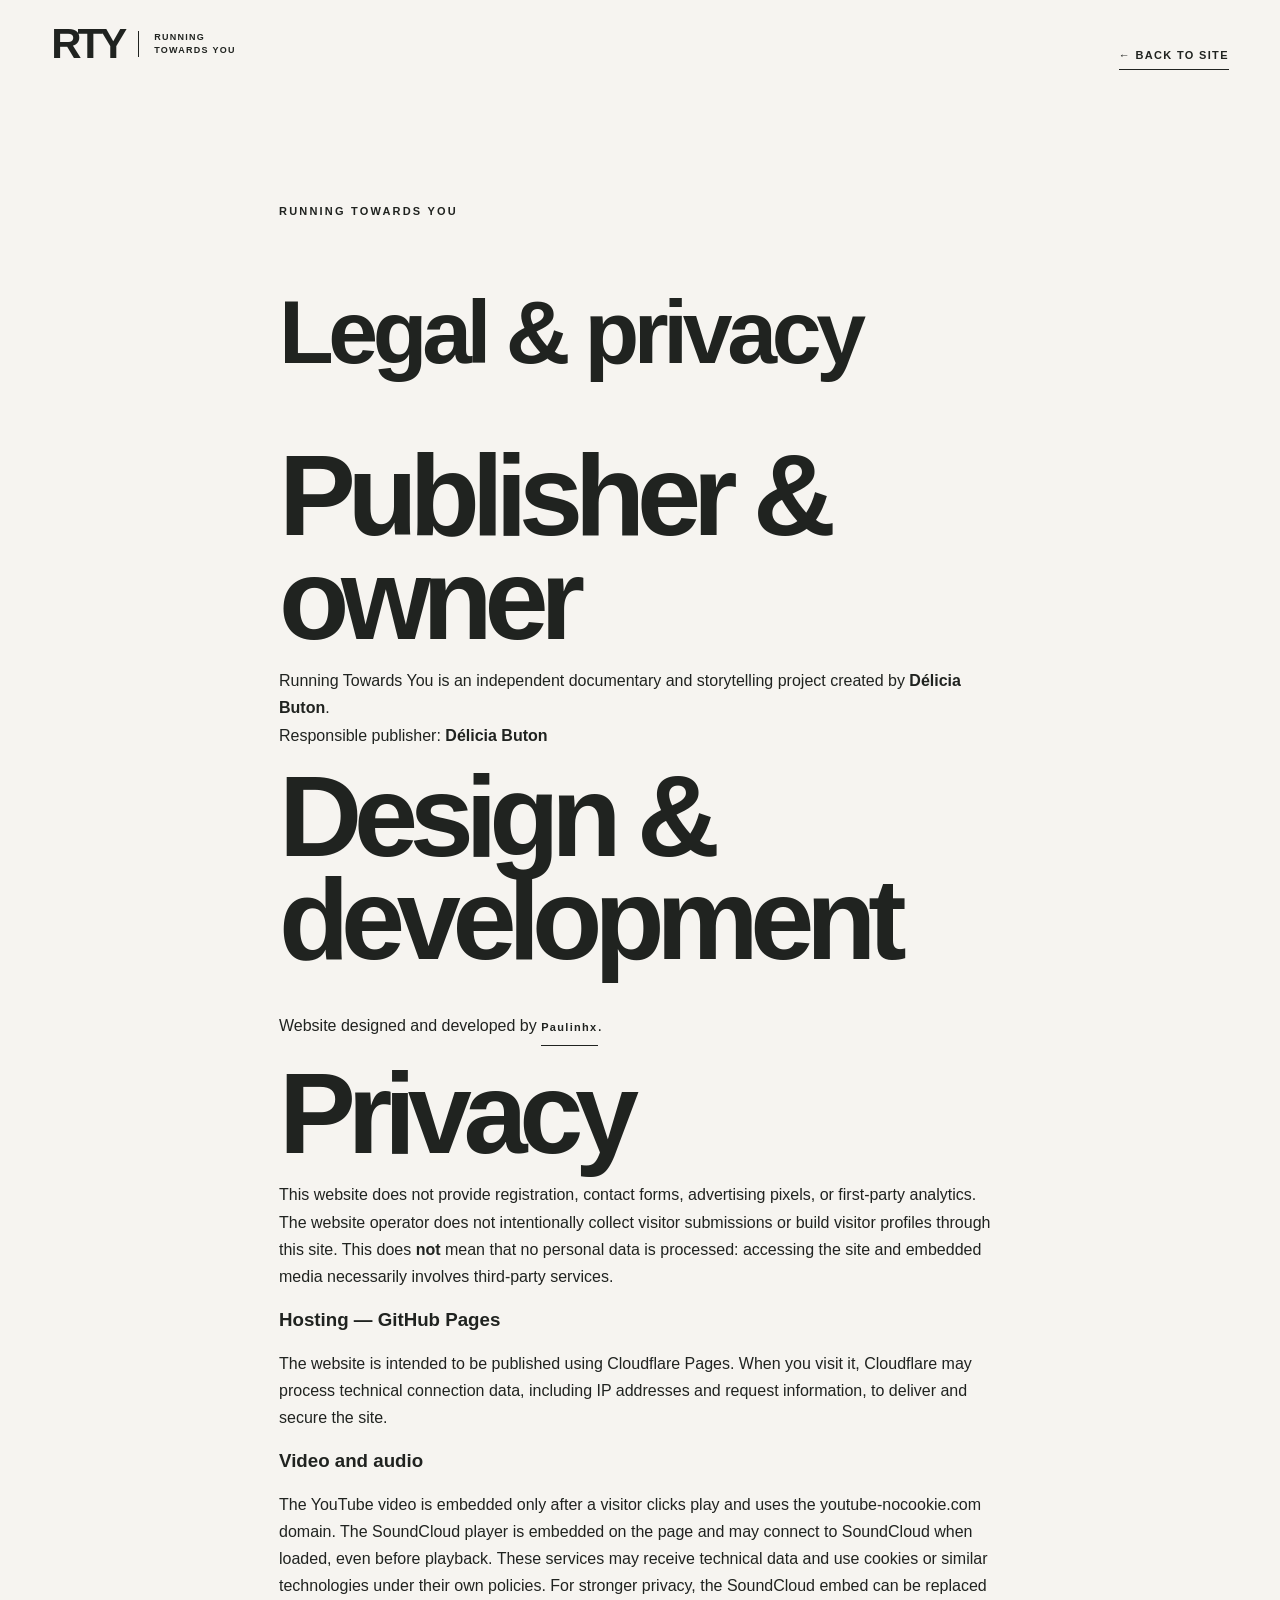
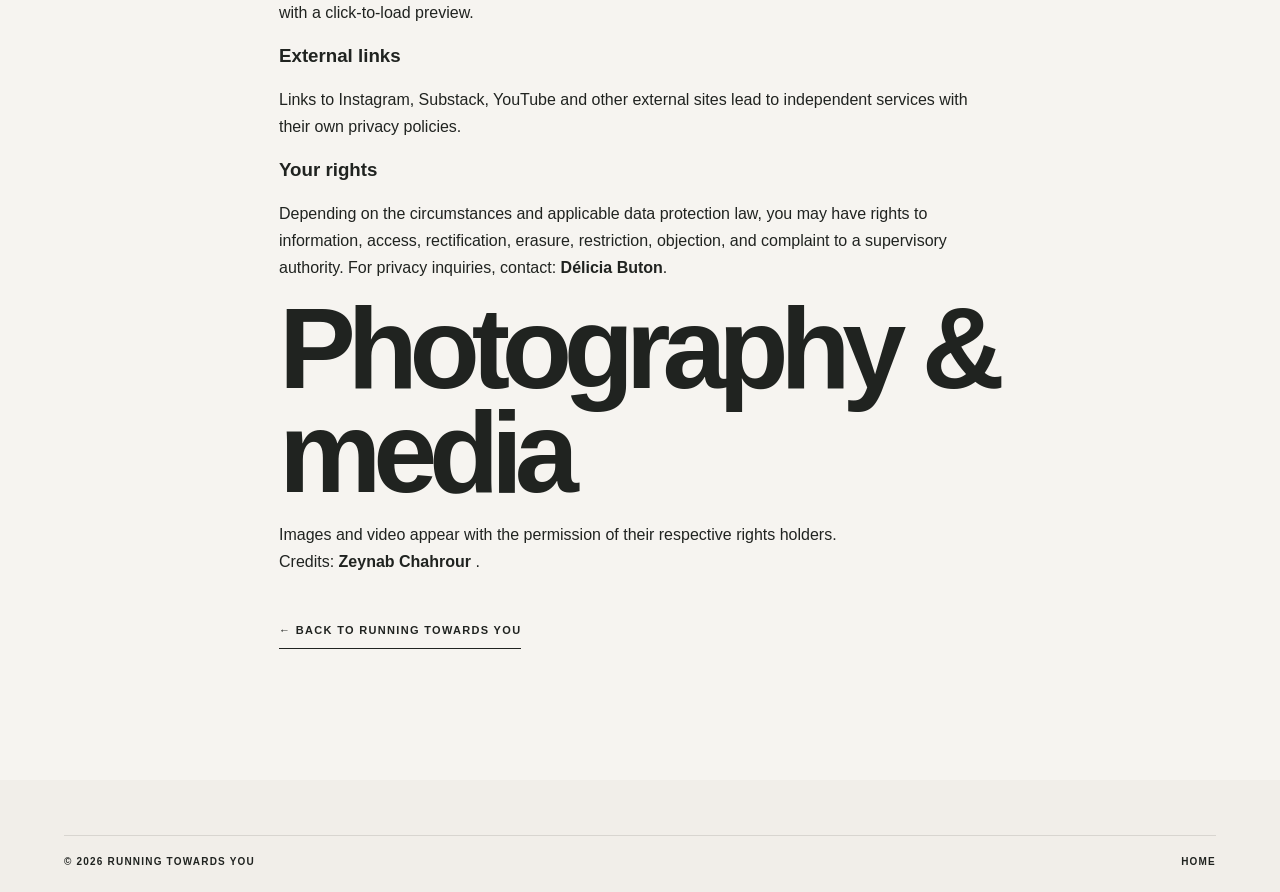
==== legal.html @ d0ded563 "Change hosting provider from GitHub Pages to Cloudflare Updated hosting information from GitHub Page" ====
<!doctype html>
<html lang="en">
  <head>
    <meta charset="utf-8" />
    <meta name="viewport" content="width=device-width,initial-scale=1" />
    <meta name="robots" content="noindex,nofollow" />
    <title>Legal & Privacy — Running Towards You</title>
    <link rel="stylesheet" href="styles.css" />
    <link rel="icon" href="favicon.svg" type="image/svg+xml" />
    <link rel="icon" href="favicon.ico" sizes="any" />
    <link rel="apple-touch-icon" href="apple-touch-icon.png" />
  </head>
  <body>
    <a class="skip" href="#main">Skip to content</a>
    <header class="header" id="top">
      <a class="brand" href="index.html"
        ><strong>RTY</strong><span>RUNNING<br />TOWARDS YOU</span></a
      ><a class="underlink" href="index.html">← BACK TO SITE</a>
    </header>
    <main id="main" class="legal-page section-pad">
      <span class="kicker">RUNNING TOWARDS YOU</span>
      <h1>Legal & privacy</h1>
      
      <h2>Publisher & owner</h2>
      <p>
        Running Towards You is an independent documentary and storytelling
        project created by <strong>Délicia Buton</strong>.<br />Responsible
        publisher: <strong>Délicia Buton</strong><br />
      </p>
    
       
      <h2>Design & development</h2>
      <p>
        Website designed and developed by
        <a
          class="underlink"
          href="https://github.com/Paulinhx/"
          target="_blank"
          rel="noopener noreferrer"
          >Paulinhx</a
        >.
      </p>
      <h2 id="privacy">Privacy</h2>
      <p>
        This website does not provide registration, contact forms, advertising
        pixels, or first-party analytics. The website operator does not
        intentionally collect visitor submissions or build visitor profiles
        through this site. This does <strong>not</strong> mean that no personal
        data is processed: accessing the site and embedded media necessarily
        involves third-party services.
      </p>
      <h3>Hosting — GitHub Pages</h3>
      <p>
        The website is intended to be published using Cloudflare Pages.
        When you visit it, Cloudflare may process technical connection data,
        including IP addresses and request information, to deliver and secure
        the site.
      </p>
      <h3>Video and audio</h3>
      <p>
        The YouTube video is embedded only after a visitor clicks play and uses
        the youtube-nocookie.com domain. The SoundCloud player is embedded on
        the page and may connect to SoundCloud when loaded, even before
        playback. These services may receive technical data and use cookies or
        similar technologies under their own policies. For stronger privacy, the
        SoundCloud embed can be replaced with a click-to-load preview.
      </p>
      <h3>External links</h3>
      <p>
        Links to Instagram, Substack, YouTube and other external sites lead to
        independent services with their own privacy policies.
      </p>
      <h3>Your rights</h3>
      <p>
        Depending on the circumstances and applicable data protection law, you
        may have rights to information, access, rectification, erasure,
        restriction, objection, and complaint to a supervisory authority. For
        privacy inquiries, contact:
        <strong>Délicia Buton</strong>.
      </p>
      <h2>Photography & media</h2>
      <p>
        Images and video appear with the permission of their respective rights
        holders.
        <br>
        Credits: <strong>Zeynab Chahrour </strong>.
      </p>
      <p>
        <a class="underlink" href="index.html">← BACK TO RUNNING TOWARDS YOU</a>
      </p>
    </main>
    <footer>
      <div class="footer-bottom">
        <span>© 2026 RUNNING TOWARDS YOU</span
        ><span><a href="index.html">HOME</a></span>
      </div>
    </footer>
  </body>
</html>
---- styles.css ----
@font-face{font-family:ArialLocal;src:local("Arial")} :root{--ink:#202320;--paper:#f6f4f0;--violet:#a5a0ef;--violet-deep:#7565b7;--line:#d8d5d0;--max:1540px}*{box-sizing:border-box}html{scroll-behavior:smooth;scroll-padding-top:85px}body{margin:0;background:var(--paper);color:var(--ink);font-family:Arial,Helvetica,sans-serif;-webkit-font-smoothing:antialiased}a{color:inherit;text-decoration:none}button{font:inherit;cursor:pointer}img{display:block;max-width:100%}::selection{background:var(--violet);color:var(--ink)}:focus-visible{outline:3px solid #7565b7;outline-offset:5px}.skip{position:fixed;top:-100px;left:12px;z-index:1000;background:#fff;padding:12px}.skip:focus{top:12px}.header{height:88px;display:flex;align-items:center;justify-content:space-between;padding:0 clamp(20px,4vw,70px);background:var(--paper);position:relative;z-index:20;gap:30px}.brand{display:flex;align-items:center;gap:15px;white-space:nowrap}.brand strong{font-size:42px;font-weight:900;letter-spacing:-.095em;line-height:1}.brand>span{font-size:9px;font-weight:800;letter-spacing:.14em;line-height:1.45;border-left:1px solid var(--ink);padding-left:15px}.nav{display:flex;gap:clamp(15px,2.2vw,38px)}.nav a,.instagram{font-size:11px;font-weight:800;letter-spacing:.12em;text-transform:uppercase}.nav a:hover,.instagram:hover,.underlink:hover{color:var(--violet-deep)}.header-right{display:flex;align-items:center;gap:25px}.menu-button{display:none;border:0;background:transparent;padding:10px;width:43px}.menu-button span{display:block;height:2px;background:var(--ink);margin:6px 0;transition:transform .2s}.section-pad{padding:clamp(76px,9vw,150px) clamp(22px,5vw,90px)}.kicker,.eyebrow,.tiny{font-size:11px;letter-spacing:.2em;font-weight:800;line-height:1.6}.kicker{display:block}.hero{height:min(860px,calc(100svh - 88px));min-height:610px;position:relative;color:#fff;overflow:hidden}.hero-photo{width:100%;height:100%;object-fit:cover;object-position:center 45%;position:absolute;inset:0}.hero-overlay{position:absolute;inset:0;background:linear-gradient(90deg,rgba(13,17,20,.68),rgba(12,15,17,.14) 80%),linear-gradient(0deg,rgba(8,8,8,.48),transparent 38%)}.hero-topline{position:absolute;top:34px;left:5vw;right:5vw;display:flex;justify-content:space-between;gap:15px;font-size:10px;font-weight:800;letter-spacing:.17em}.hero-copy{position:absolute;left:5vw;right:5vw;bottom:105px}.light{color:#fff}.hero h1{font-size:clamp(67px,11.1vw,196px);letter-spacing:-.072em;line-height:.83;margin:25px 0 42px;font-weight:900;max-width:1500px}.hero h1 em{font-style:normal;color:#c5bbff}.hero-bottom{display:flex;align-items:end;gap:36px}.hero-bottom p{font-size:clamp(16px,1.65vw,24px);line-height:1.45;margin:0;max-width:450px}.button{display:inline-flex;align-items:center;justify-content:space-between;gap:36px;border-radius:99px;padding:18px 25px;font-size:11px;font-weight:800;letter-spacing:.12em;border:1px solid transparent;min-height:54px;white-space:nowrap}.button-light{background:var(--paper);color:var(--ink)}.button-dark{background:var(--ink);color:#fff}.button:hover{transform:translateY(-2px)}.scroll-cue{position:absolute;right:5vw;bottom:35px;font-size:10px;letter-spacing:.18em;font-weight:800}.intro{min-height:460px;display:grid;grid-template-columns:1fr 3fr auto;gap:35px;align-items:start}.intro-quote{font-size:clamp(35px,5.2vw,89px);line-height:1.11;letter-spacing:-.06em;font-weight:800;margin:-10px 0 30px}.intro-quote em,h2 em{font-style:normal;color:var(--violet-deep)}.intro-note{font-size:15px;color:#62625e}.spark{font-size:70px;color:var(--violet-deep)}.dark{background:var(--ink);color:var(--paper)}.section-heading{display:grid;grid-template-columns:1fr auto;gap:20px;margin-bottom:58px}.section-heading .kicker{grid-column:1/-1}.section-heading h2{margin:10px 0 0}.section-heading>p{align-self:end;font-size:16px;line-height:1.6;max-width:300px}h2{font-size:clamp(56px,9vw,150px);letter-spacing:-.072em;line-height:.9;font-weight:900;margin:0}.film h2 em{color:var(--violet)}.video-frame{aspect-ratio:16/8.3;position:relative;overflow:hidden;background:#333}.video-frame>img{width:100%;height:100%;object-fit:cover;object-position:center 45%}.video-tint{position:absolute;inset:0;background:rgba(0,0,0,.22);pointer-events:none}.video-top,.video-bottom{position:absolute;left:30px;color:white;font-size:11px;letter-spacing:.14em;font-weight:800}.video-top{top:25px}.video-bottom{bottom:25px}.play{position:absolute;top:50%;left:50%;transform:translate(-50%,-50%);width:105px;height:105px;border:1px solid white;border-radius:50%;background:rgba(255,255,255,.95);color:var(--ink);font-size:25px;padding-left:8px}.play:hover{background:var(--violet)}.video-frame iframe{width:100%;height:100%;border:0;position:absolute;inset:0}.film-meta{display:flex;justify-content:space-between;gap:20px;padding-top:22px;font-size:10px;font-weight:800;letter-spacing:.15em}.movement{display:grid;grid-template-columns:1.08fr 1fr;gap:clamp(35px,7vw,120px);align-items:center}.movement-image{position:relative}.movement-image img{width:100%;aspect-ratio:4/4.6;object-fit:cover}.movement-image span{display:block;padding-top:13px;font-size:10px;font-weight:800;letter-spacing:.13em}.movement h2,.about h2{font-size:clamp(65px,7.5vw,130px);margin:28px 0 35px}.movement-text>p,.about-copy>p,.story-copy>p{font-size:clamp(15px,1.25vw,19px);line-height:1.75;max-width:650px;color:#4d4e4b}.movement-text .lead,.about-copy .lead{font-size:clamp(23px,2.4vw,36px);line-height:1.36;letter-spacing:-.035em;font-weight:700;color:var(--ink)}.underlink{display:inline-block;border-bottom:1px solid currentColor;padding:8px 0;margin-top:22px;font-size:11px;letter-spacing:.12em;font-weight:800}.story{background:#eae7e3}.story-heading{display:flex;justify-content:space-between;align-items:center;margin-bottom:38px}.story h2{margin-bottom:55px}.story-layout{display:grid;grid-template-columns:1.5fr 1fr;gap:clamp(30px,5vw,85px);align-items:center}.story-photo{margin:0}.story-photo img{width:100%;aspect-ratio:1.48;object-fit:cover;object-position:center}.story-photo figcaption{font-size:10px;letter-spacing:.16em;font-weight:800;padding-top:12px}.story-copy .button{margin-top:20px}.story-copy .underlink{display:block;width:max-content}.radio{background:#dcd5f4}.radio-head{display:grid;grid-template-columns:1fr 1fr;gap:24px;align-items:end;margin-bottom:48px}.radio-head .kicker{grid-column:1/-1}.radio-head h2 em{color:#7662b8}.radio-head>p{max-width:400px;font-size:18px;line-height:1.6}.radio-player{display:grid;grid-template-columns:.75fr 1.25fr;background:var(--paper);min-height:410px}.radio-art{background:var(--ink);color:var(--violet);padding:38px;display:flex;flex-direction:column;justify-content:space-between}.radio-art>span{font-size:clamp(80px,11vw,165px);font-weight:900;letter-spacing:-.09em;line-height:.82}.radio-art small{color:white;letter-spacing:.17em;font-weight:800}.radio-info{padding:clamp(26px,5vw,80px);display:flex;flex-direction:column;align-items:flex-start;justify-content:center}.radio-info h3{font-size:clamp(28px,3.1vw,52px);letter-spacing:-.05em;line-height:1.1;margin:25px 0 10px}.radio-info p{font-size:16px;line-height:1.5}.audio-embed{width:100%;margin-top:18px}.audio-embed iframe{border:0;width:100%;height:166px}.gallery-heading{display:grid;grid-template-columns:1fr .55fr;align-items:end;gap:30px;margin-bottom:45px}.gallery-heading h2{margin-top:20px}.gallery-heading p{max-width:400px;line-height:1.6;font-size:17px}.gallery-grid{display:grid;grid-template-columns:repeat(4,minmax(0,1fr));gap:15px}.gallery-item{margin:0;min-width:0}.gallery-open{position:relative;border:0;background:#ddd;padding:0;display:block;width:100%;overflow:hidden}.gallery-open img{width:100%;aspect-ratio:3/4;object-fit:cover;transition:transform .35s}.gallery-open:hover img{transform:scale(1.04)}.gallery-zoom{position:absolute;right:13px;top:10px;color:#fff;font-size:24px;text-shadow:0 1px 5px #333}.gallery-item figcaption{font-size:10px;letter-spacing:.06em;color:#777;margin:9px 0 12px}.gallery-placeholder{aspect-ratio:3/4;background:#e9e5ee;border:1px dashed #c4b8d3;display:flex;flex-direction:column;align-items:center;justify-content:center;gap:12px;color:#9b8cb1}.gallery-placeholder span{font-size:42px;font-weight:900}.gallery-placeholder small{font-size:10px;letter-spacing:.18em;font-weight:800}.gallery-footnote{font-size:11px;letter-spacing:.1em;margin-top:35px}.about{display:grid;grid-template-columns:1fr 1fr;gap:clamp(40px,7vw,125px);align-items:center;background:#e8e3ed}.about-portrait img{width:100%;aspect-ratio:4/4.7;object-fit:cover;object-position:center top}.about-links{display:flex;flex-wrap:wrap;gap:24px}.closing{background:var(--ink);color:#fff;text-align:center}.closing h2{margin:30px auto 45px}.closing h2 em{color:var(--violet)}footer{padding:55px clamp(22px,5vw,90px) 25px;background:#f1eee9}.footer-brand{display:flex;align-items:center;gap:20px;font-size:50px;font-weight:900;letter-spacing:-.08em}.footer-brand span{font-size:10px;letter-spacing:.12em}.footer-links{display:flex;gap:24px;margin:30px 0 70px}.footer-links a,.footer-bottom{font-size:10px;font-weight:800;letter-spacing:.12em}.footer-bottom{display:flex;justify-content:space-between;gap:20px;border-top:1px solid var(--line);padding-top:20px}.lightbox{border:0;background:#171717;color:#fff;padding:55px 20px 20px;max-width:95vw;max-height:95vh}.lightbox::backdrop{background:rgba(0,0,0,.88)}.lightbox img{max-height:75vh;max-width:85vw;object-fit:contain}.lightbox p{font-size:12px;letter-spacing:.1em}.lightbox-close{position:absolute;right:15px;top:10px;color:#fff;border:0;background:transparent;font-size:25px}.legal-page{max-width:850px;margin:auto;min-height:65vh}.legal-page h1{font-size:clamp(45px,7vw,90px);letter-spacing:-.06em}.legal-page p{line-height:1.7}.legal-page .placeholder{background:#e9e2f2;padding:20px;border-left:4px solid var(--violet-deep)}@media(max-width:1100px){.nav{gap:14px}.nav a{font-size:10px}.instagram{display:none}.gallery-grid{grid-template-columns:repeat(3,1fr)}}@media(max-width:760px){.header{height:72px;padding:0 20px}.brand strong{font-size:36px}.brand>span{font-size:8px}.menu-button{display:block}.nav{display:none;position:absolute;top:72px;left:0;right:0;background:var(--paper);padding:20px 24px 30px;flex-direction:column;gap:0;box-shadow:0 15px 25px #0002}.nav.is-open{display:flex}.nav a{padding:14px 0;border-bottom:1px solid var(--line);font-size:15px}.hero{height:calc(100svh - 72px);min-height:550px}.hero-photo{object-position:53% center}.hero-overlay{background:linear-gradient(0deg,rgba(0,0,0,.75),rgba(0,0,0,.06) 80%)}.hero-topline{top:22px;left:22px;right:22px;font-size:8px}.hero-topline span{display:none}.hero-copy{left:22px;right:22px;bottom:95px}.hero h1{font-size:clamp(54px,12vw,91px);letter-spacing:-.07em;line-height:.92;margin:15px 0 28px}.hero-bottom{flex-direction:column;align-items:flex-start;gap:20px}.hero-bottom p{font-size:17px}.scroll-cue{right:22px;bottom:25px}.intro{grid-template-columns:1fr;min-height:0;gap:28px}.intro-quote{font-size:clamp(38px,8.8vw,68px)}.spark{display:none}.section-heading,.radio-head,.gallery-heading{display:block}.section-heading h2,.radio-head h2,.gallery-heading h2{margin:25px 0}.section-heading>p{margin-top:25px}.film h2{font-size:clamp(45px,9.4vw,90px)}.video-frame{aspect-ratio:4/3}.play{width:76px;height:76px}.video-top,.video-bottom{font-size:9px;left:15px}.film-meta{font-size:8px}.movement,.story-layout,.about,.radio-player{grid-template-columns:1fr}.movement-image img{aspect-ratio:4/3}.movement h2,.about h2{font-size:clamp(65px,13vw,105px)}.story h2,.radio h2,.gallery-section h2,.closing h2{font-size:clamp(51px,11vw,90px)}.story-layout{gap:30px}.story-photo img{aspect-ratio:1.25}.radio-art{min-height:260px}.radio-art>span{font-size:100px}.radio-info{padding:30px}.gallery-grid{grid-template-columns:repeat(2,minmax(0,1fr));gap:10px}.gallery-item figcaption{font-size:9px}.about-portrait img{aspect-ratio:4/3;object-position:center 30%}.footer-bottom{flex-direction:column}.footer-links{flex-wrap:wrap}.section-pad{padding:78px 22px}}@media(max-width:380px){.hero h1{font-size:50px}.gallery-grid{gap:7px}.intro-quote{font-size:35px}.radio-art>span{font-size:85px}}@media(prefers-reduced-motion:reduce){html{scroll-behavior:auto}*,*::before,*::after{animation-duration:.01ms!important;transition-duration:.01ms!important}}
.footer-legal{display:inline-flex;gap:10px;flex-wrap:wrap;margin-left:14px}.footer-legal a:hover{text-decoration:underline}@media(max-width:760px){.footer-legal{margin-left:0;margin-top:12px;display:flex}}

/* V4 refinements */
.hero-motto{font-size:clamp(17px,1.8vw,27px)!important;line-height:1.5!important;letter-spacing:.005em;max-width:620px!important;font-weight:500}
.intro-description{max-width:850px;font-size:clamp(17px,1.5vw,22px);line-height:1.8;letter-spacing:.005em;color:#444743;margin:30px 0 0}
.intro-quote{letter-spacing:-.045em;line-height:1.14}
.movement-image img{object-position:center 40%}
.radio-feature{display:grid;grid-template-columns:.85fr 1.15fr;background:var(--paper);min-height:560px}
.radio-feature-image{position:relative;min-height:430px;overflow:hidden;background:#28282b}
.radio-feature-image img{width:100%;height:100%;object-fit:cover;position:absolute;inset:0}
.radio-feature-image span{position:absolute;bottom:24px;left:24px;background:var(--paper);padding:12px 16px;font-size:10px;font-weight:800;letter-spacing:.14em}
.radio-feature-content{padding:clamp(28px,4vw,68px);display:flex;flex-direction:column;justify-content:center;min-width:0}
.radio-feature-content h3{font-size:clamp(34px,3.6vw,65px);letter-spacing:-.045em;line-height:1.07;margin:24px 0 14px}
.radio-feature-content>p{font-size:17px;line-height:1.65;max-width:610px}
.soundcloud-player{width:100%;margin-top:24px;min-height:300px}
.soundcloud-player iframe{width:100%;height:320px;border:0;display:block;background:#ece9ee}
.radio-feature-content .third-party-note{font-size:12px;color:#555;margin-top:10px}
.footer-links{display:flex;flex-wrap:wrap;align-items:center;gap:20px 28px;margin:30px 0 65px}
.footer-links .back-top{margin-left:auto;color:var(--violet-deep)}
@media(max-width:760px){.hero-motto{font-size:17px!important}.intro-description{font-size:17px}.radio-feature{grid-template-columns:1fr}.radio-feature-image{min-height:320px}.radio-feature-content{padding:30px 22px}.radio-feature-content h3{font-size:37px}.soundcloud-player iframe{height:320px}.footer-links .back-top{margin-left:0;width:100%;padding-top:12px}.intro-quote{letter-spacing:-.04em}}

/* V6: understated gallery subtitle and color-only link interactions */
.gallery-heading p{font-size:clamp(13px,1.1vw,15px);line-height:1.65;letter-spacing:.025em;color:#64615f}.gallery-heading h2{letter-spacing:-.055em}.button,.underlink,.instagram,.gallery-open{transition:background-color .2s ease,color .2s ease,border-color .2s ease}.button:hover{transform:none}.button-light:hover{background:var(--violet);color:var(--ink)}.button-dark:hover{background:var(--violet-deep);color:#fff}.underlink:hover,.instagram:hover{color:var(--violet-deep)}.gallery-open:hover{background:var(--violet)}
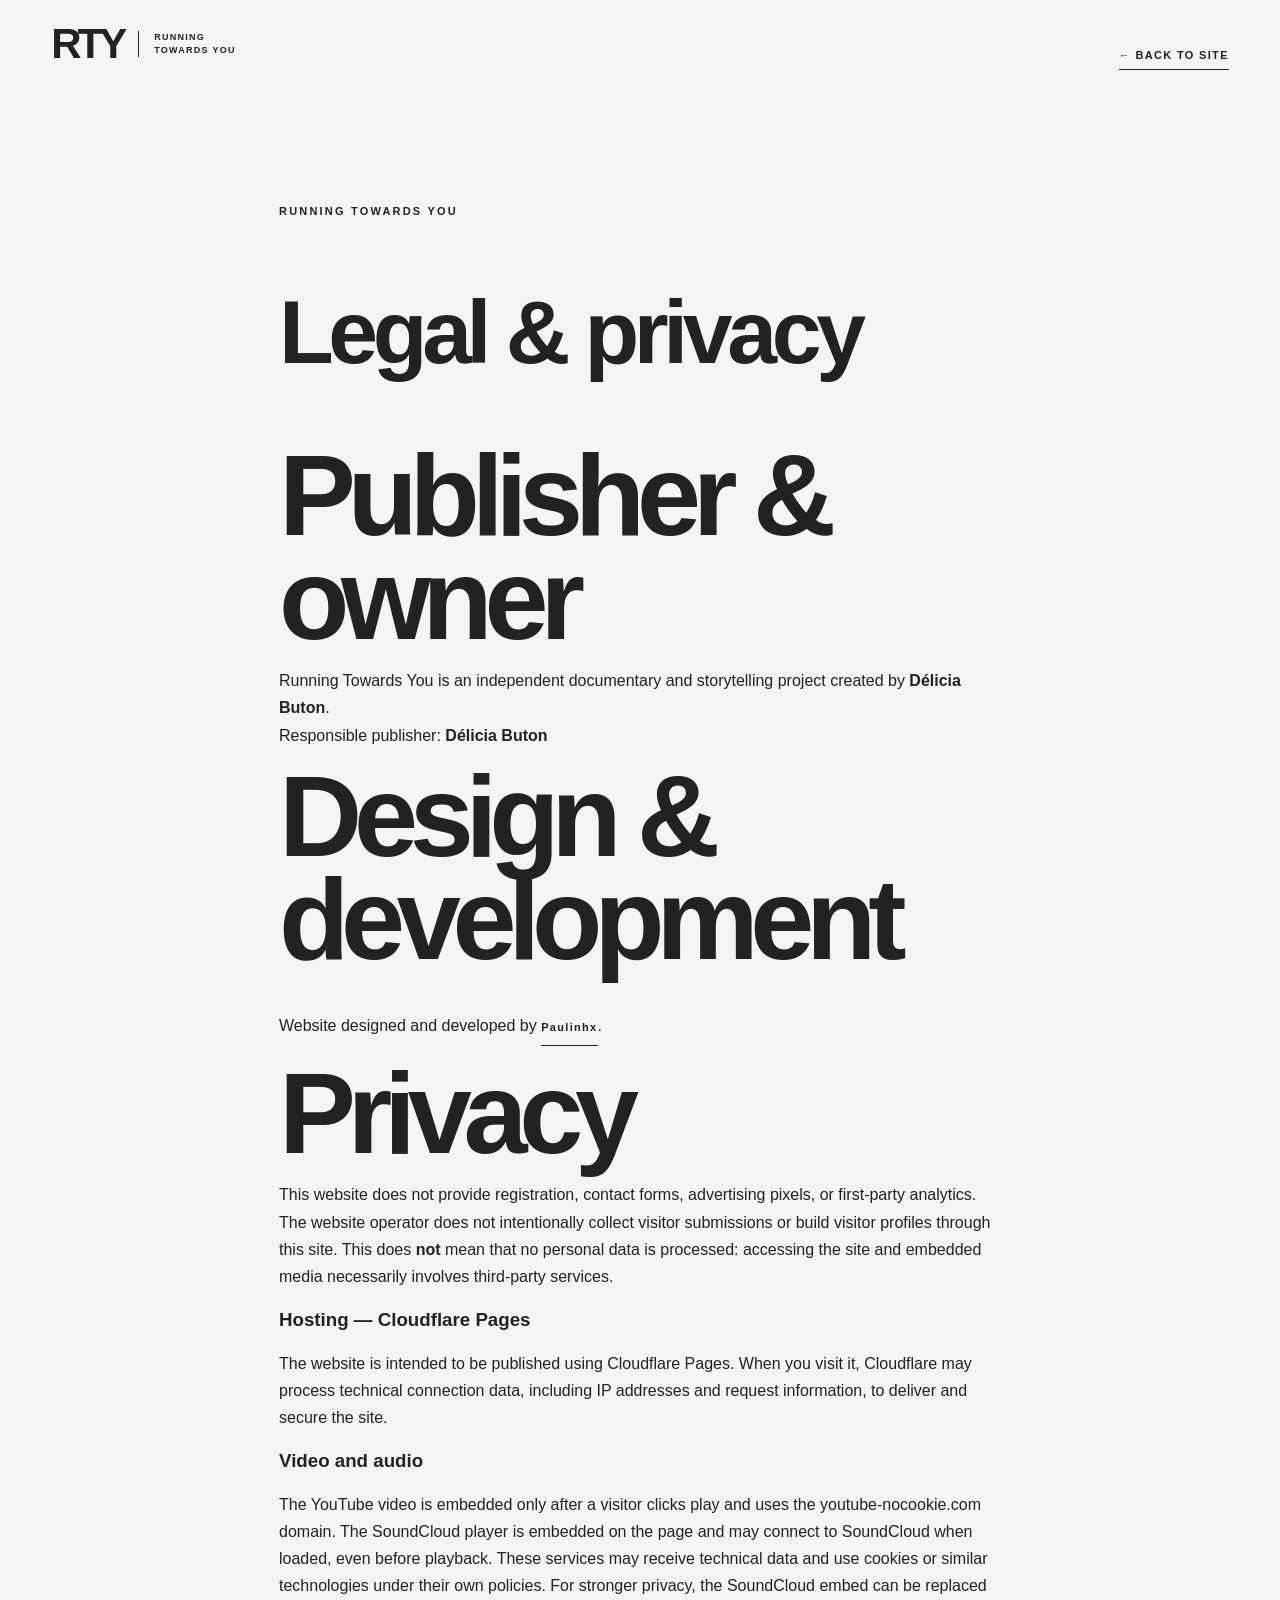
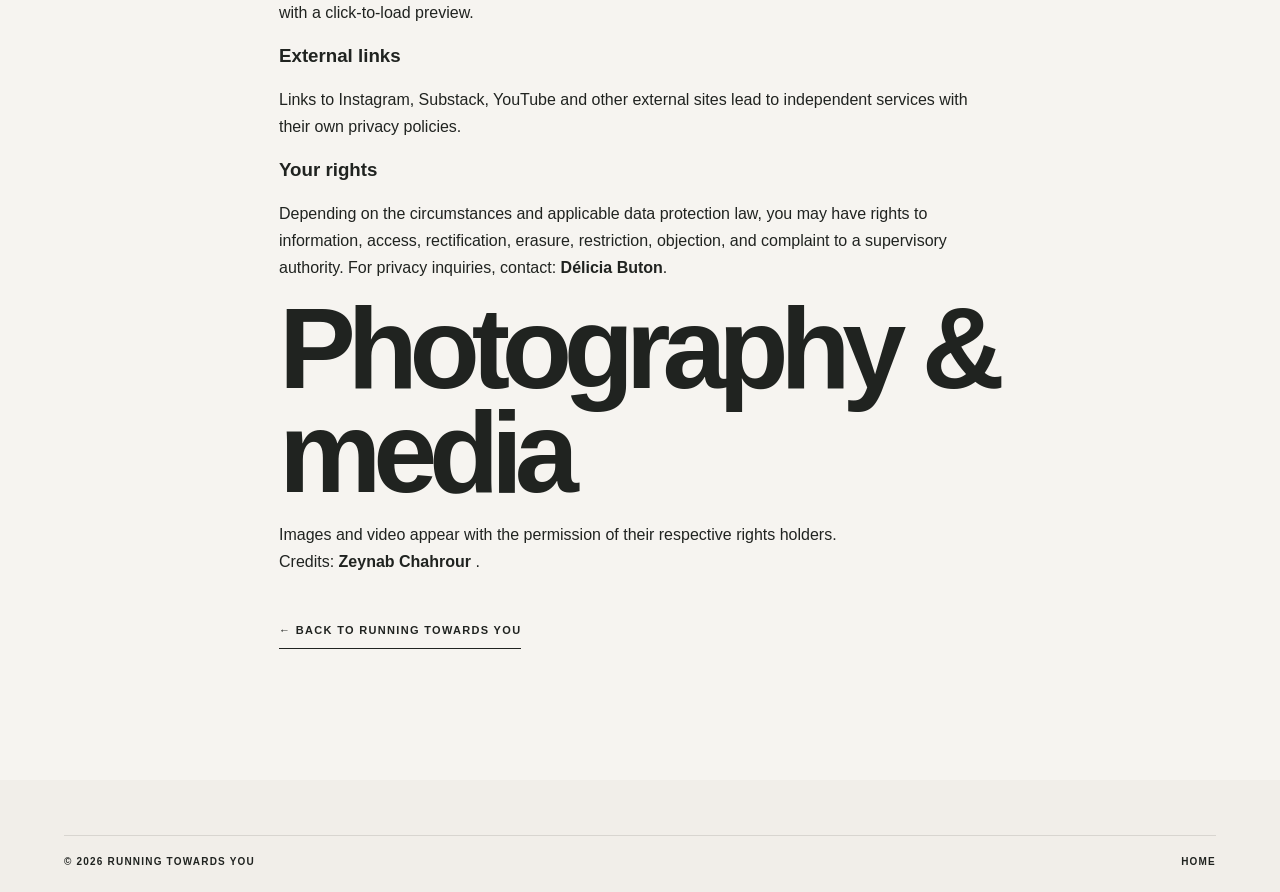
==== commit ad176e9b: "Change hosting reference from GitHub Pages to Cloudflare Pages" ====
--- a/legal.html
+++ b/legal.html
@@ -49,7 +49,7 @@
         data is processed: accessing the site and embedded media necessarily
         involves third-party services.
       </p>
-      <h3>Hosting — GitHub Pages</h3>
+      <h3>Hosting — Cloudflare Pages</h3>
       <p>
         The website is intended to be published using Cloudflare Pages.
         When you visit it, Cloudflare may process technical connection data,
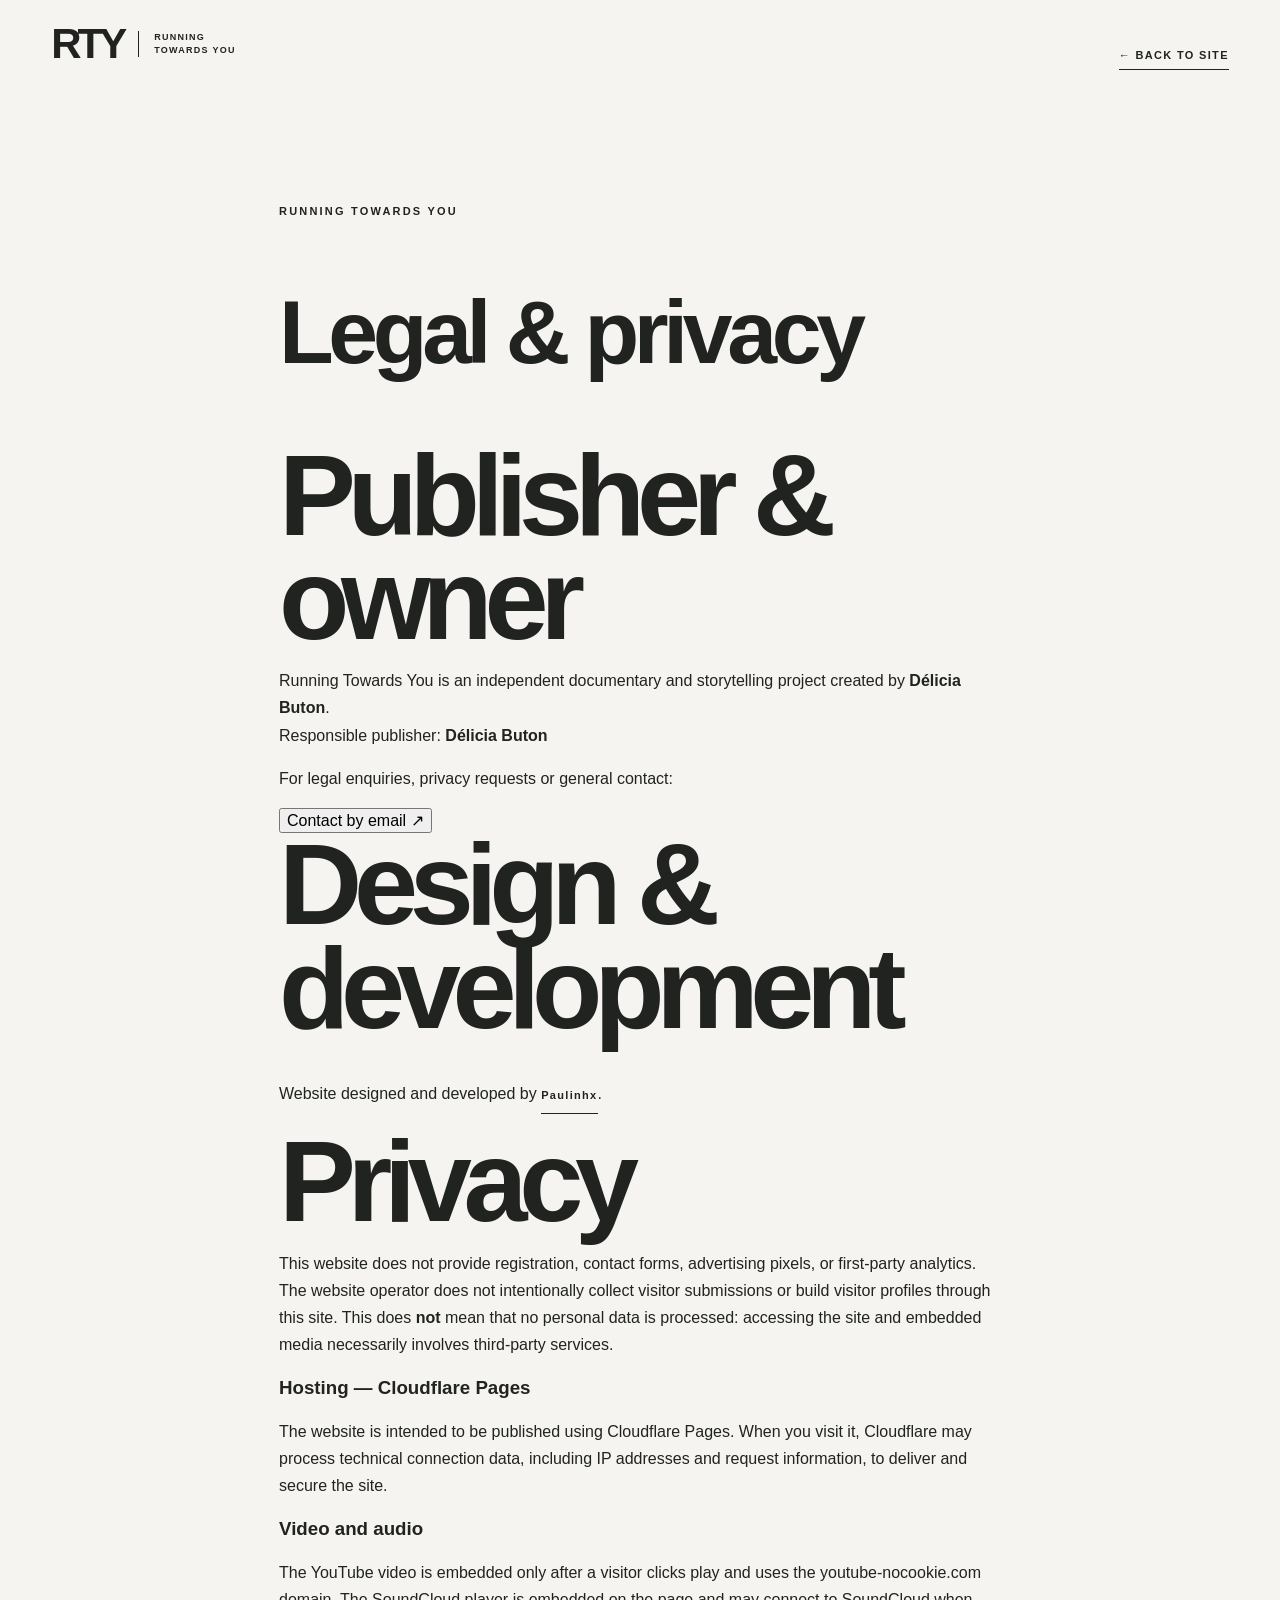
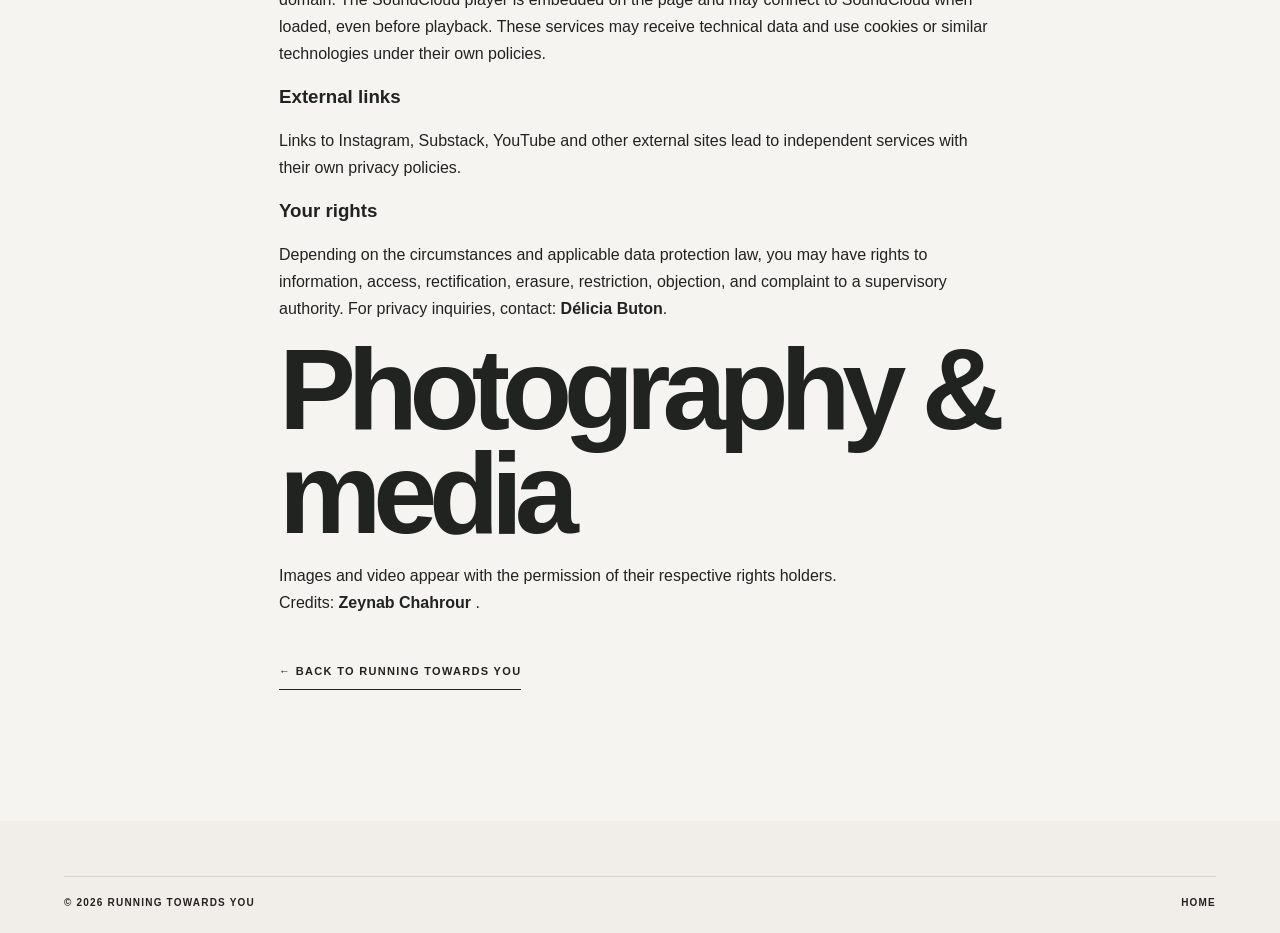
==== commit 3369303a: "Enhance legal.html with contact button and details Added contact button for legal enquiries and priv" ====
--- a/legal.html
+++ b/legal.html
@@ -25,8 +25,19 @@
       <p>
         Running Towards You is an independent documentary and storytelling
         project created by <strong>Délicia Buton</strong>.<br />Responsible
-        publisher: <strong>Délicia Buton</strong><br />
+        publisher: <strong>Délicia Buton</strong><br /> 
       </p>
+      <div class="legal-contact">
+  <p>For legal enquiries, privacy requests or general contact:</p>
+
+  <button
+    type="button"
+    class="contact-email-btn"
+    id="legal-email"
+  >
+    Contact by email ↗
+  </button>
+</div>
     
        
       <h2>Design & development</h2>
@@ -62,8 +73,7 @@
         the youtube-nocookie.com domain. The SoundCloud player is embedded on
         the page and may connect to SoundCloud when loaded, even before
         playback. These services may receive technical data and use cookies or
-        similar technologies under their own policies. For stronger privacy, the
-        SoundCloud embed can be replaced with a click-to-load preview.
+        similar technologies under their own policies. 
       </p>
       <h3>External links</h3>
       <p>
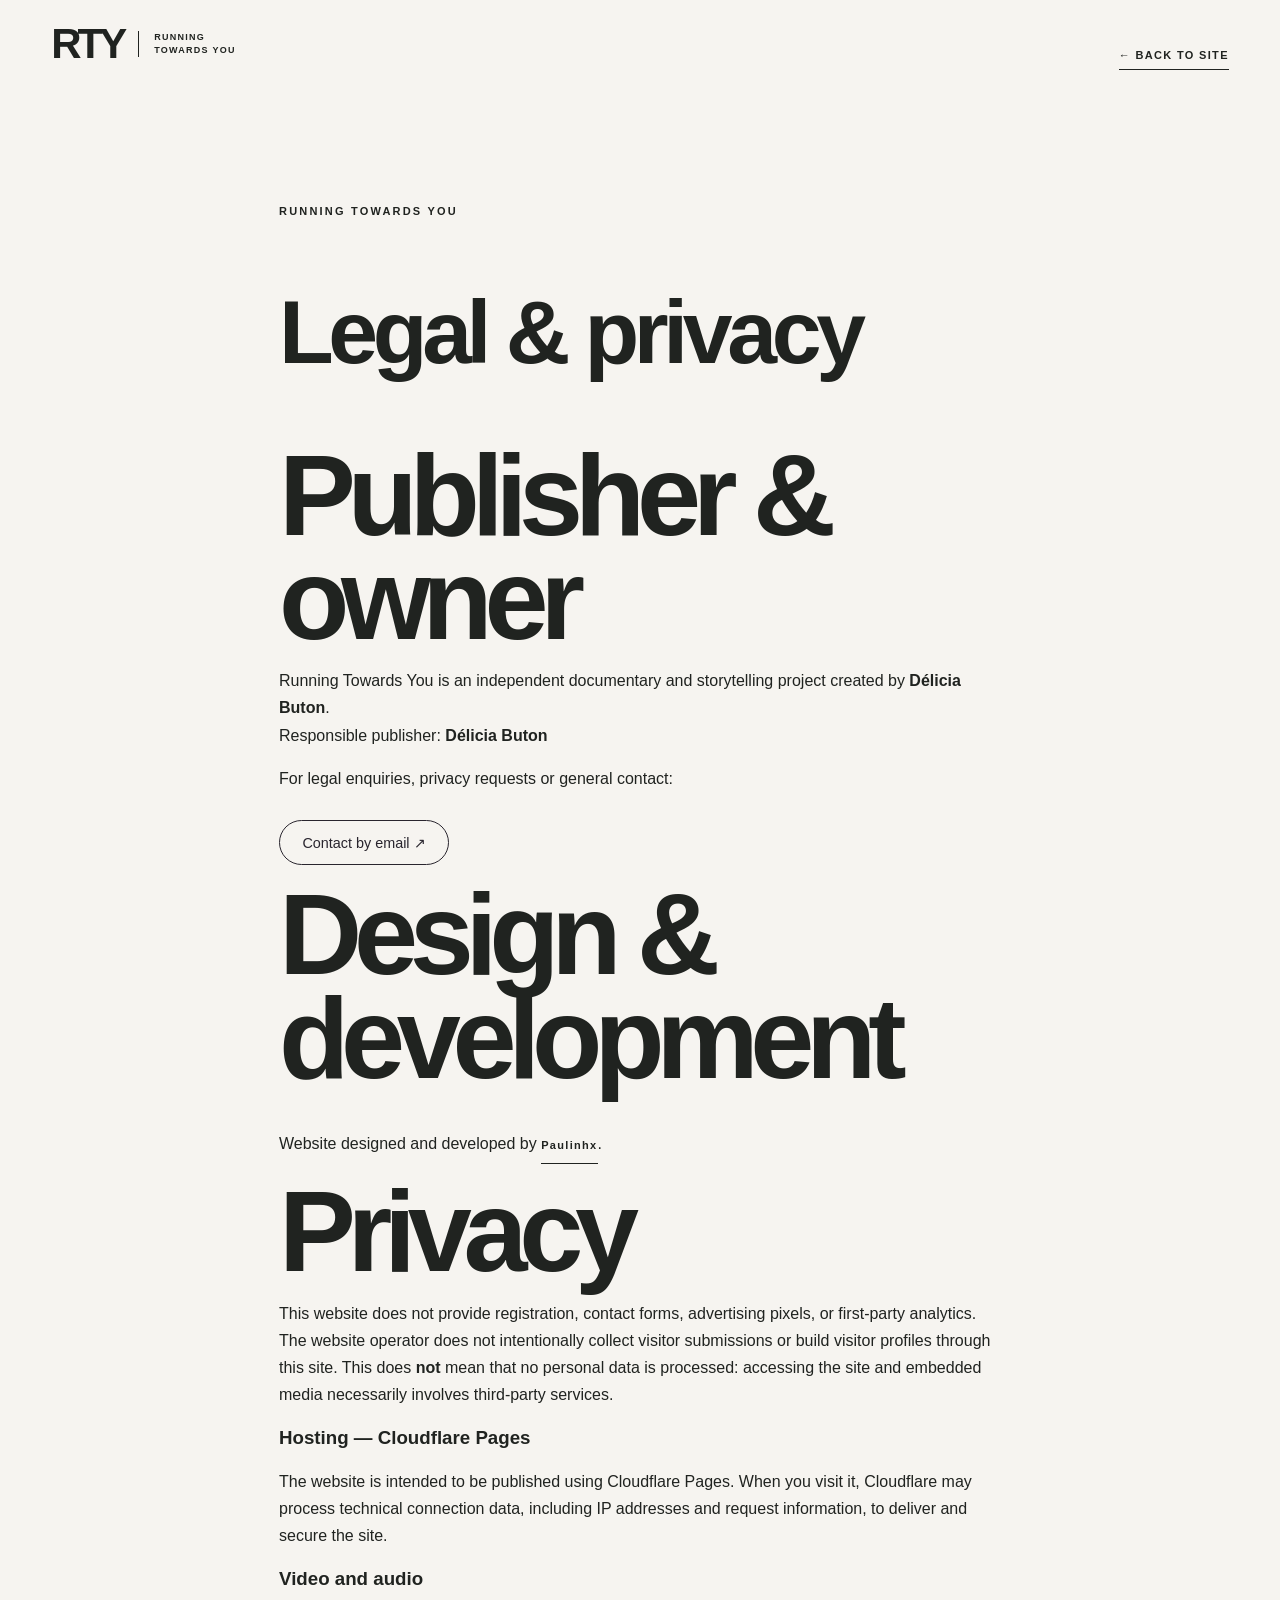
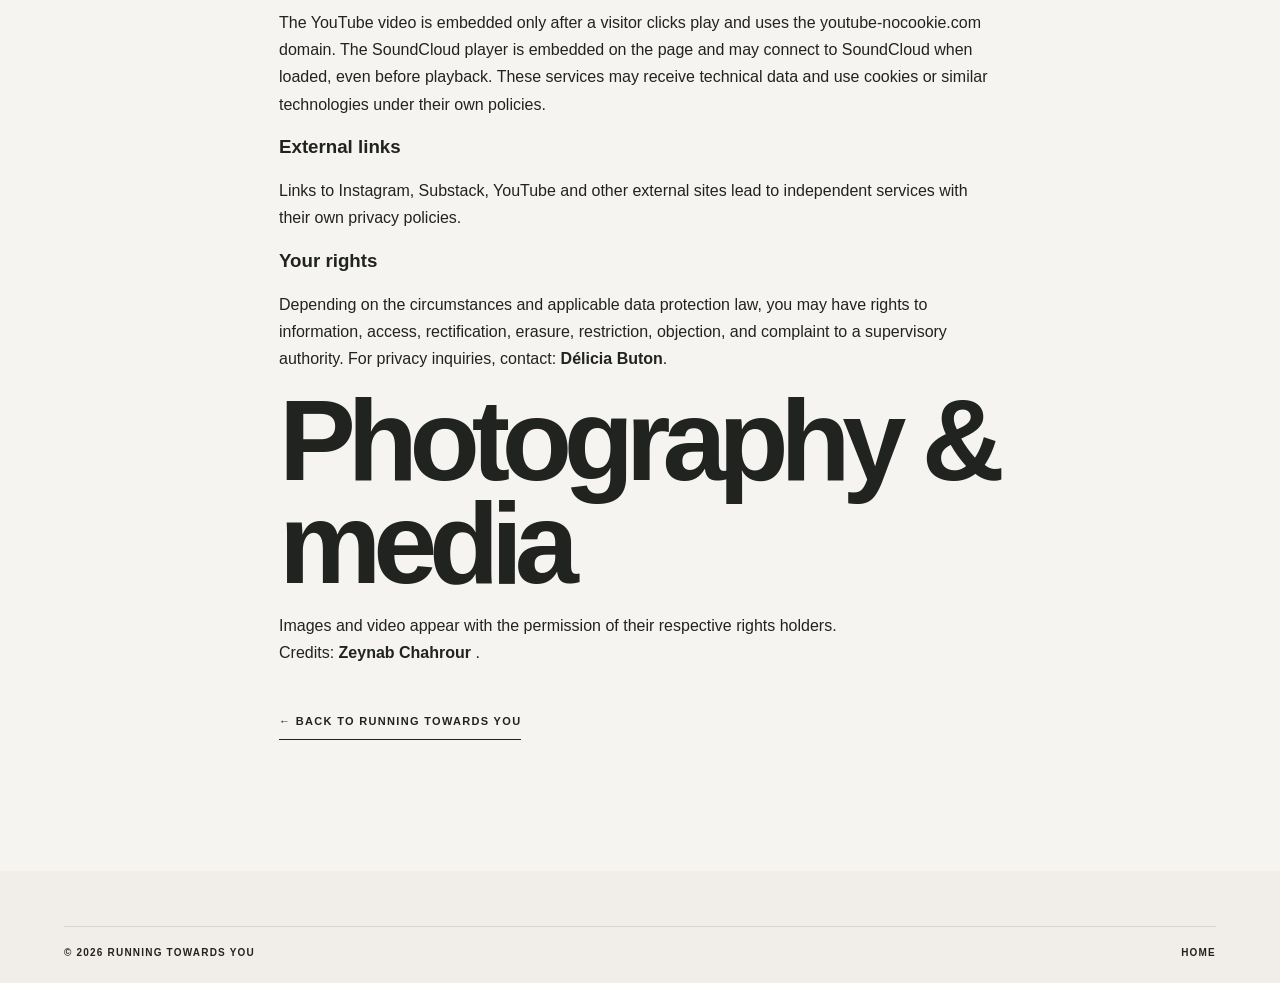
==== commit 92f31d74: "Insert line break before 'Design & development' heading Added a line break before the heading 'Desig" ====
--- a/legal.html
+++ b/legal.html
@@ -38,8 +38,7 @@
     Contact by email ↗
   </button>
 </div>
-    
-       
+    <br /> 
       <h2>Design & development</h2>
       <p>
         Website designed and developed by
@@ -105,5 +104,13 @@
         ><span><a href="index.html">HOME</a></span>
       </div>
     </footer>
+    <script>
+  document.getElementById("legal-email")?.addEventListener("click", () => {
+    const user = ["deliciab", "pro"].join(".");
+    const domain = ["gmail", "com"].join(".");
+
+    window.location.href = `mailto:${user}@${domain}`;
+  });
+</script>
   </body>
 </html>
--- a/styles.css
+++ b/styles.css
@@ -22,3 +22,31 @@
 
 /* V6: understated gallery subtitle and color-only link interactions */
 .gallery-heading p{font-size:clamp(13px,1.1vw,15px);line-height:1.65;letter-spacing:.025em;color:#64615f}.gallery-heading h2{letter-spacing:-.055em}.button,.underlink,.instagram,.gallery-open{transition:background-color .2s ease,color .2s ease,border-color .2s ease}.button:hover{transform:none}.button-light:hover{background:var(--violet);color:var(--ink)}.button-dark:hover{background:var(--violet-deep);color:#fff}.underlink:hover,.instagram:hover{color:var(--violet-deep)}.gallery-open:hover{background:var(--violet)}
+
+.contact-email-btn {
+  display: inline-flex;
+  align-items: center;
+  padding: 0.85rem 1.4rem;
+  margin-top: 0.75rem;
+
+  background: transparent;
+  color: #29252e;
+  border: 1px solid currentColor;
+  border-radius: 100px;
+
+  font: inherit;
+  font-size: 0.9rem;
+  
+
+  transition: background 0.25s ease, color 0.25s ease;
+}
+
+.contact-email-btn:hover {
+  background: #29252e;
+  color: #fff;
+}
+
+.contact-email-btn:focus-visible {
+  outline: 2px solid #7757b8;
+  outline-offset: 4px;
+}
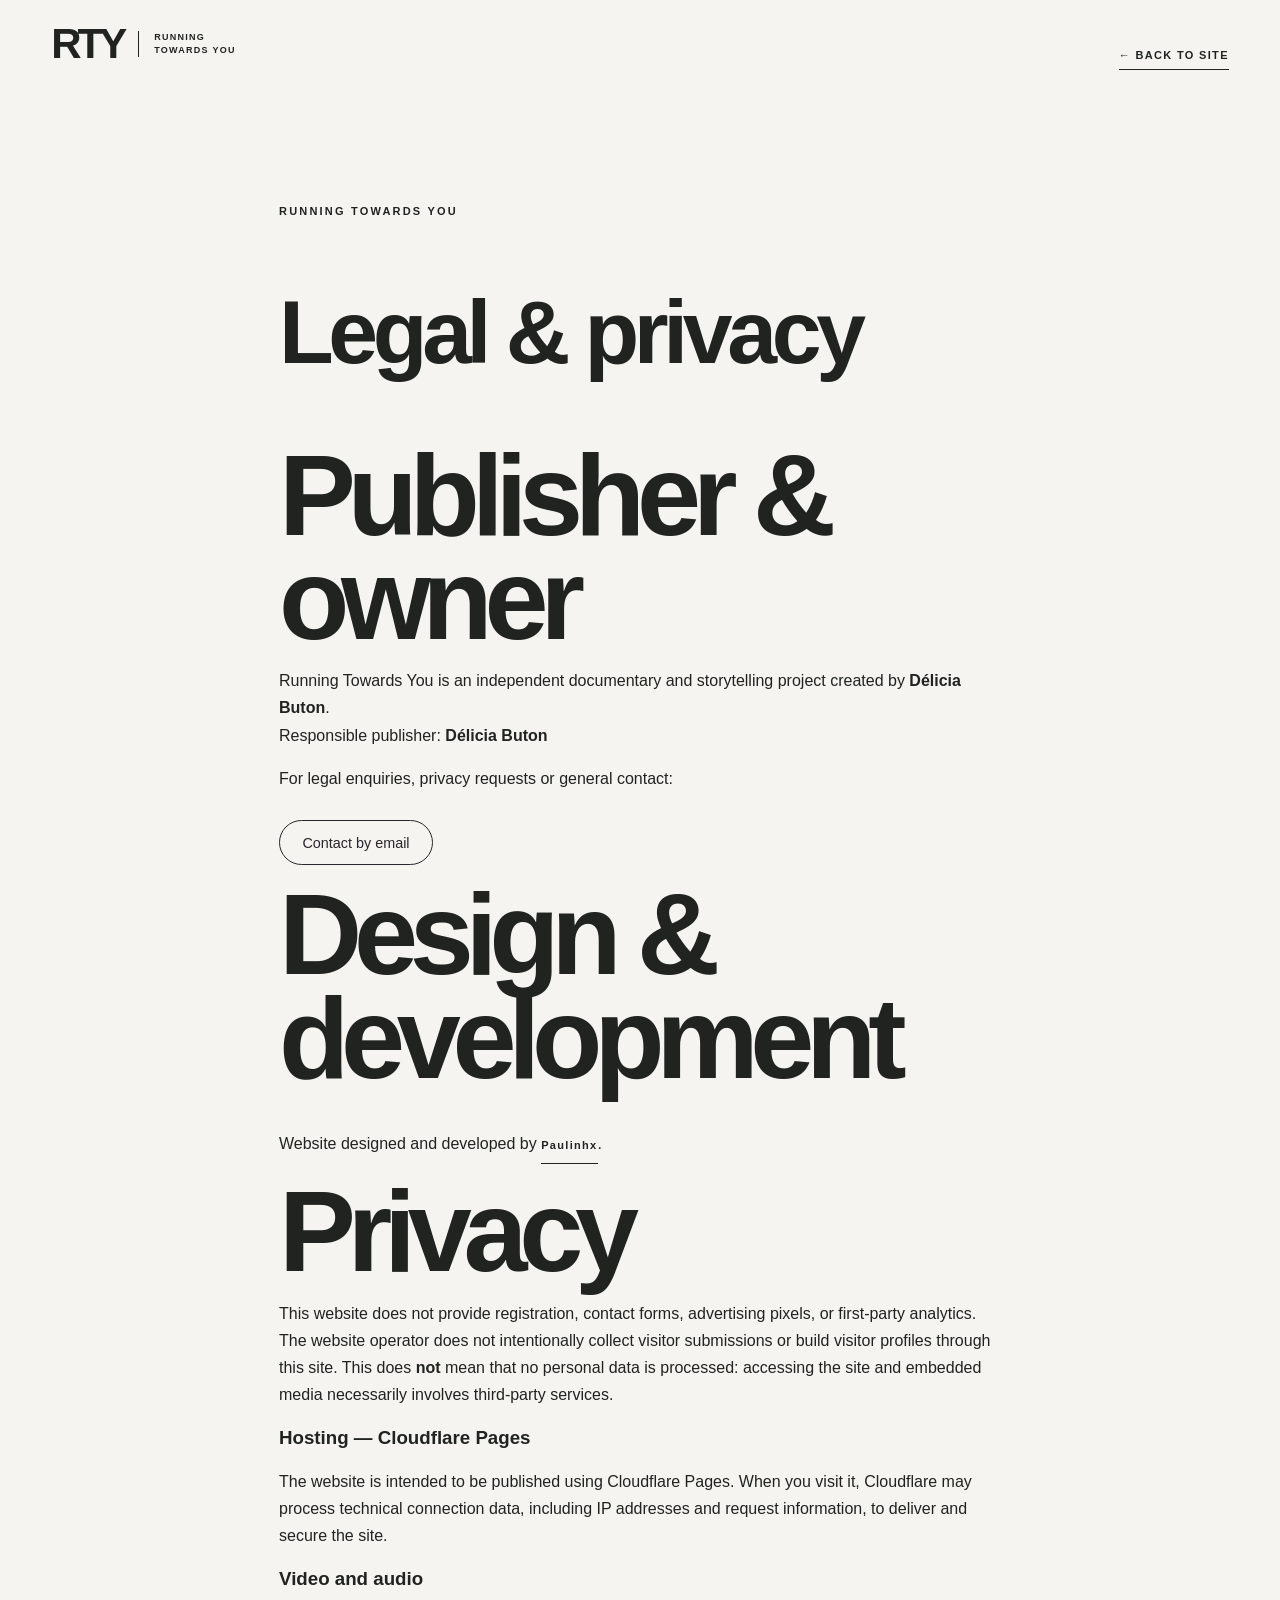
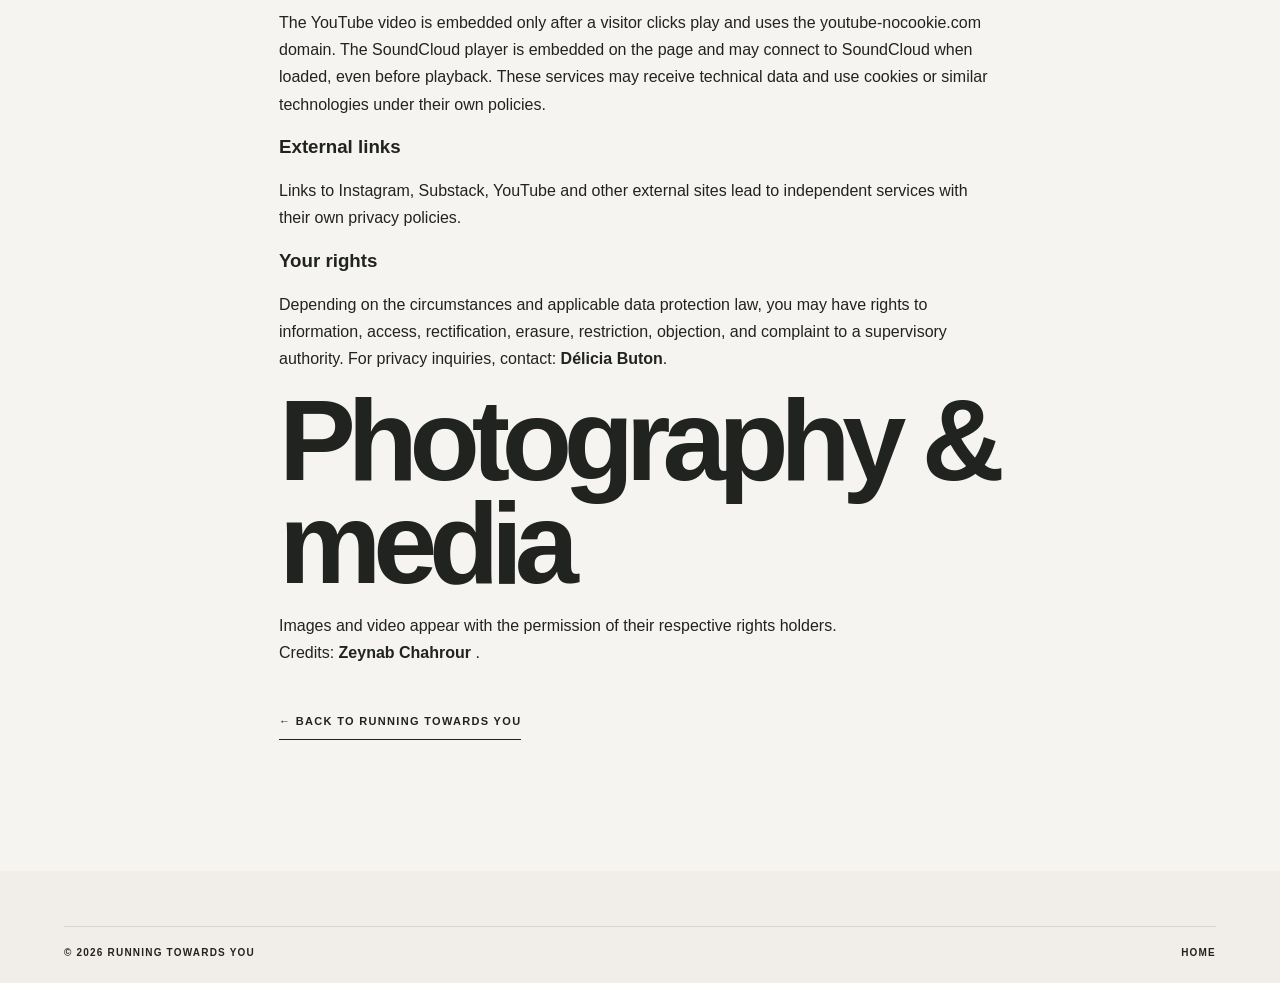
==== commit 8be4f4fe: "Remove arrow from email contact button text" ====
--- a/legal.html
+++ b/legal.html
@@ -35,7 +35,7 @@
     class="contact-email-btn"
     id="legal-email"
   >
-    Contact by email ↗
+    Contact by email 
   </button>
 </div>
     <br /> 
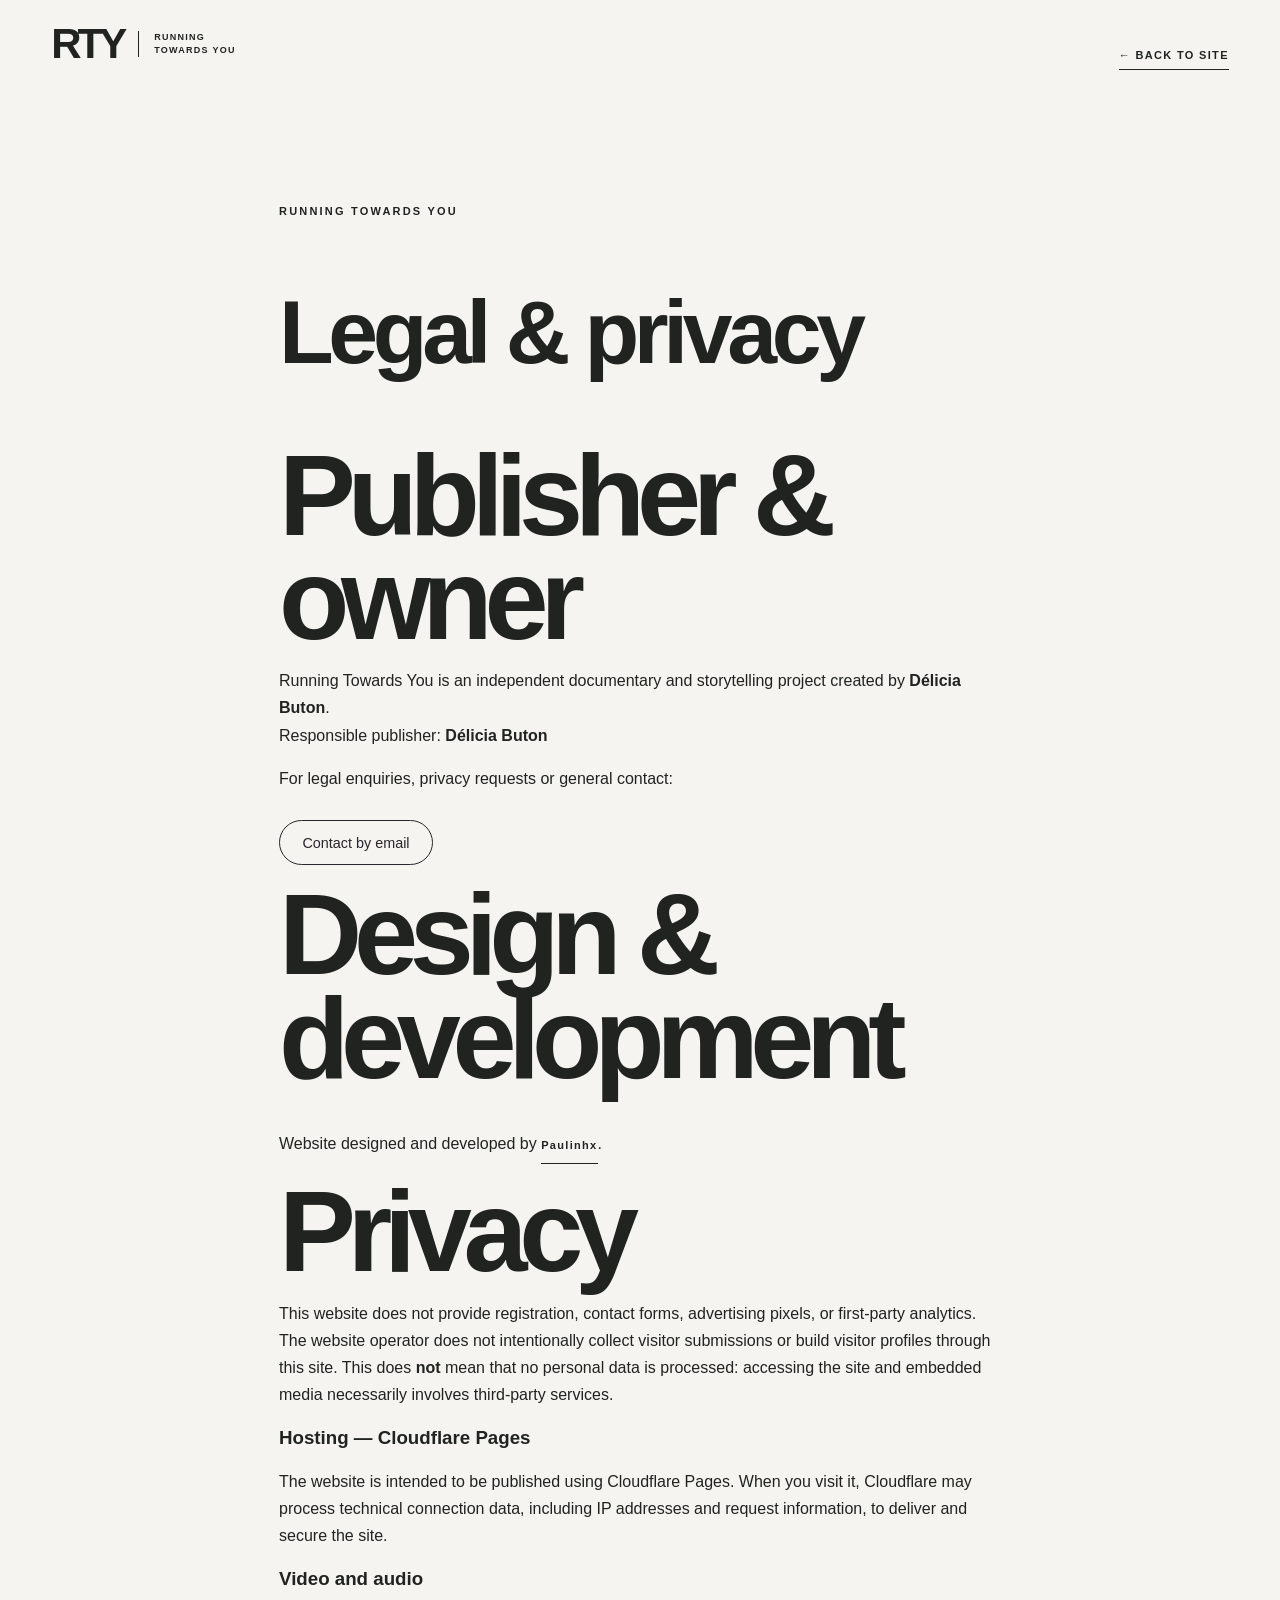
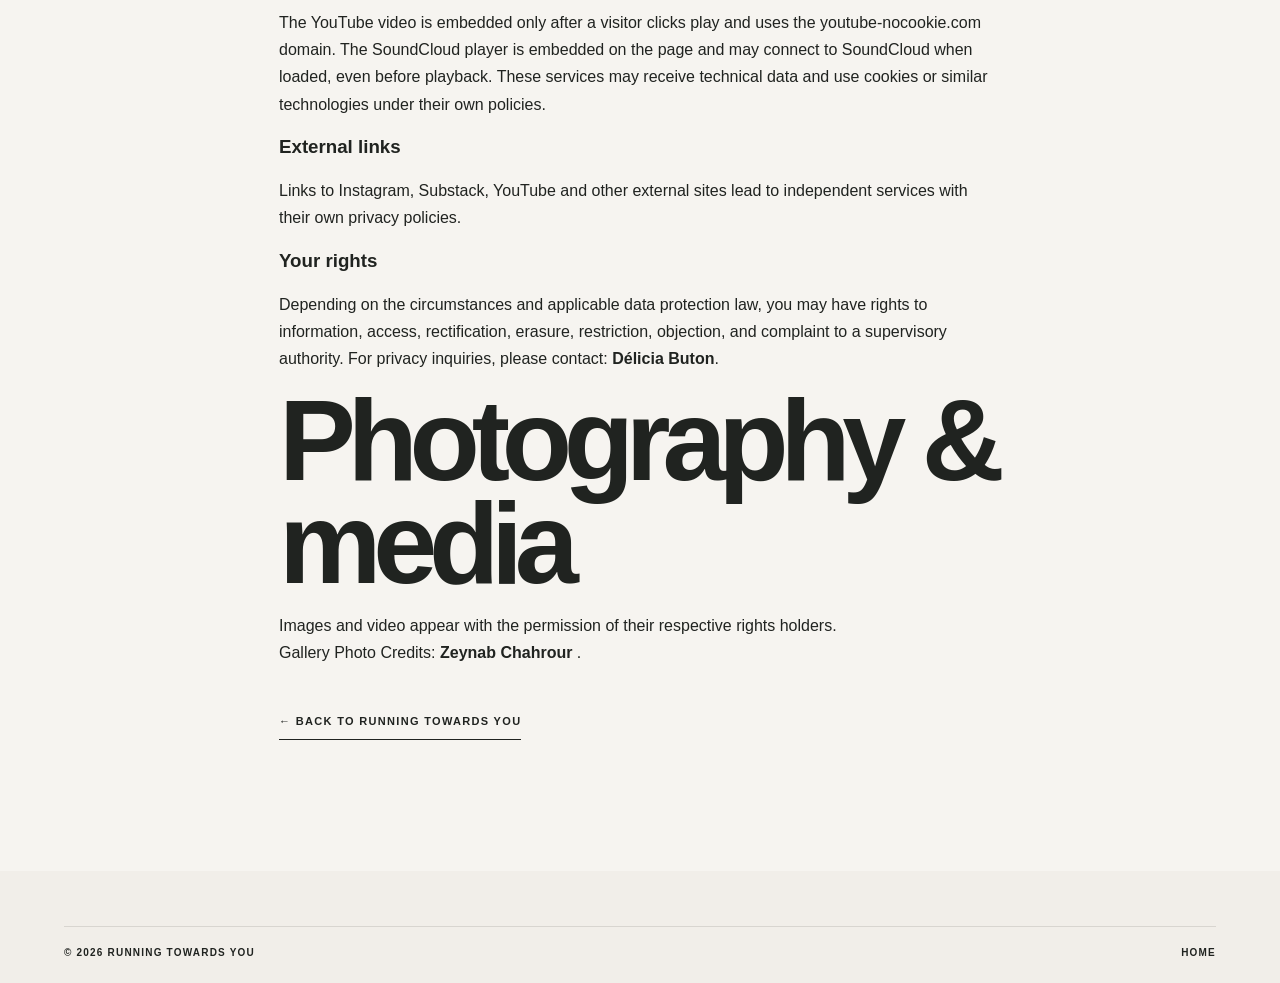
==== commit 3a49e47e: "Final updates: README and website refinements" ====
--- a/legal.html
+++ b/legal.html
@@ -84,7 +84,7 @@
         Depending on the circumstances and applicable data protection law, you
         may have rights to information, access, rectification, erasure,
         restriction, objection, and complaint to a supervisory authority. For
-        privacy inquiries, contact:
+        privacy inquiries, please contact:
         <strong>Délicia Buton</strong>.
       </p>
       <h2>Photography & media</h2>
@@ -92,7 +92,7 @@
         Images and video appear with the permission of their respective rights
         holders.
         <br>
-        Credits: <strong>Zeynab Chahrour </strong>.
+        Gallery Photo Credits: <strong>Zeynab Chahrour </strong>.
       </p>
       <p>
         <a class="underlink" href="index.html">← BACK TO RUNNING TOWARDS YOU</a>
@@ -104,13 +104,13 @@
         ><span><a href="index.html">HOME</a></span>
       </div>
     </footer>
+    <!-- The contact address is assembled on click, avoiding a plain HTML mailto. -->
     <script>
-  document.getElementById("legal-email")?.addEventListener("click", () => {
-    const user = ["deliciab", "pro"].join(".");
-    const domain = ["gmail", "com"].join(".");
-
-    window.location.href = `mailto:${user}@${domain}`;
-  });
-</script>
+      document.getElementById('legal-email')?.addEventListener('click', () => {
+        const localPart = ['deliciab', 'pro'].join('.');
+        const domain = ['gmail', 'com'].join('.');
+        window.location.href = `mailto:${localPart}@${domain}`;
+      });
+    </script>
   </body>
 </html>
--- a/styles.css
+++ b/styles.css
@@ -1,43 +1,1256 @@
-@font-face{font-family:ArialLocal;src:local("Arial")} :root{--ink:#202320;--paper:#f6f4f0;--violet:#a5a0ef;--violet-deep:#7565b7;--line:#d8d5d0;--max:1540px}*{box-sizing:border-box}html{scroll-behavior:smooth;scroll-padding-top:85px}body{margin:0;background:var(--paper);color:var(--ink);font-family:Arial,Helvetica,sans-serif;-webkit-font-smoothing:antialiased}a{color:inherit;text-decoration:none}button{font:inherit;cursor:pointer}img{display:block;max-width:100%}::selection{background:var(--violet);color:var(--ink)}:focus-visible{outline:3px solid #7565b7;outline-offset:5px}.skip{position:fixed;top:-100px;left:12px;z-index:1000;background:#fff;padding:12px}.skip:focus{top:12px}.header{height:88px;display:flex;align-items:center;justify-content:space-between;padding:0 clamp(20px,4vw,70px);background:var(--paper);position:relative;z-index:20;gap:30px}.brand{display:flex;align-items:center;gap:15px;white-space:nowrap}.brand strong{font-size:42px;font-weight:900;letter-spacing:-.095em;line-height:1}.brand>span{font-size:9px;font-weight:800;letter-spacing:.14em;line-height:1.45;border-left:1px solid var(--ink);padding-left:15px}.nav{display:flex;gap:clamp(15px,2.2vw,38px)}.nav a,.instagram{font-size:11px;font-weight:800;letter-spacing:.12em;text-transform:uppercase}.nav a:hover,.instagram:hover,.underlink:hover{color:var(--violet-deep)}.header-right{display:flex;align-items:center;gap:25px}.menu-button{display:none;border:0;background:transparent;padding:10px;width:43px}.menu-button span{display:block;height:2px;background:var(--ink);margin:6px 0;transition:transform .2s}.section-pad{padding:clamp(76px,9vw,150px) clamp(22px,5vw,90px)}.kicker,.eyebrow,.tiny{font-size:11px;letter-spacing:.2em;font-weight:800;line-height:1.6}.kicker{display:block}.hero{height:min(860px,calc(100svh - 88px));min-height:610px;position:relative;color:#fff;overflow:hidden}.hero-photo{width:100%;height:100%;object-fit:cover;object-position:center 45%;position:absolute;inset:0}.hero-overlay{position:absolute;inset:0;background:linear-gradient(90deg,rgba(13,17,20,.68),rgba(12,15,17,.14) 80%),linear-gradient(0deg,rgba(8,8,8,.48),transparent 38%)}.hero-topline{position:absolute;top:34px;left:5vw;right:5vw;display:flex;justify-content:space-between;gap:15px;font-size:10px;font-weight:800;letter-spacing:.17em}.hero-copy{position:absolute;left:5vw;right:5vw;bottom:105px}.light{color:#fff}.hero h1{font-size:clamp(67px,11.1vw,196px);letter-spacing:-.072em;line-height:.83;margin:25px 0 42px;font-weight:900;max-width:1500px}.hero h1 em{font-style:normal;color:#c5bbff}.hero-bottom{display:flex;align-items:end;gap:36px}.hero-bottom p{font-size:clamp(16px,1.65vw,24px);line-height:1.45;margin:0;max-width:450px}.button{display:inline-flex;align-items:center;justify-content:space-between;gap:36px;border-radius:99px;padding:18px 25px;font-size:11px;font-weight:800;letter-spacing:.12em;border:1px solid transparent;min-height:54px;white-space:nowrap}.button-light{background:var(--paper);color:var(--ink)}.button-dark{background:var(--ink);color:#fff}.button:hover{transform:translateY(-2px)}.scroll-cue{position:absolute;right:5vw;bottom:35px;font-size:10px;letter-spacing:.18em;font-weight:800}.intro{min-height:460px;display:grid;grid-template-columns:1fr 3fr auto;gap:35px;align-items:start}.intro-quote{font-size:clamp(35px,5.2vw,89px);line-height:1.11;letter-spacing:-.06em;font-weight:800;margin:-10px 0 30px}.intro-quote em,h2 em{font-style:normal;color:var(--violet-deep)}.intro-note{font-size:15px;color:#62625e}.spark{font-size:70px;color:var(--violet-deep)}.dark{background:var(--ink);color:var(--paper)}.section-heading{display:grid;grid-template-columns:1fr auto;gap:20px;margin-bottom:58px}.section-heading .kicker{grid-column:1/-1}.section-heading h2{margin:10px 0 0}.section-heading>p{align-self:end;font-size:16px;line-height:1.6;max-width:300px}h2{font-size:clamp(56px,9vw,150px);letter-spacing:-.072em;line-height:.9;font-weight:900;margin:0}.film h2 em{color:var(--violet)}.video-frame{aspect-ratio:16/8.3;position:relative;overflow:hidden;background:#333}.video-frame>img{width:100%;height:100%;object-fit:cover;object-position:center 45%}.video-tint{position:absolute;inset:0;background:rgba(0,0,0,.22);pointer-events:none}.video-top,.video-bottom{position:absolute;left:30px;color:white;font-size:11px;letter-spacing:.14em;font-weight:800}.video-top{top:25px}.video-bottom{bottom:25px}.play{position:absolute;top:50%;left:50%;transform:translate(-50%,-50%);width:105px;height:105px;border:1px solid white;border-radius:50%;background:rgba(255,255,255,.95);color:var(--ink);font-size:25px;padding-left:8px}.play:hover{background:var(--violet)}.video-frame iframe{width:100%;height:100%;border:0;position:absolute;inset:0}.film-meta{display:flex;justify-content:space-between;gap:20px;padding-top:22px;font-size:10px;font-weight:800;letter-spacing:.15em}.movement{display:grid;grid-template-columns:1.08fr 1fr;gap:clamp(35px,7vw,120px);align-items:center}.movement-image{position:relative}.movement-image img{width:100%;aspect-ratio:4/4.6;object-fit:cover}.movement-image span{display:block;padding-top:13px;font-size:10px;font-weight:800;letter-spacing:.13em}.movement h2,.about h2{font-size:clamp(65px,7.5vw,130px);margin:28px 0 35px}.movement-text>p,.about-copy>p,.story-copy>p{font-size:clamp(15px,1.25vw,19px);line-height:1.75;max-width:650px;color:#4d4e4b}.movement-text .lead,.about-copy .lead{font-size:clamp(23px,2.4vw,36px);line-height:1.36;letter-spacing:-.035em;font-weight:700;color:var(--ink)}.underlink{display:inline-block;border-bottom:1px solid currentColor;padding:8px 0;margin-top:22px;font-size:11px;letter-spacing:.12em;font-weight:800}.story{background:#eae7e3}.story-heading{display:flex;justify-content:space-between;align-items:center;margin-bottom:38px}.story h2{margin-bottom:55px}.story-layout{display:grid;grid-template-columns:1.5fr 1fr;gap:clamp(30px,5vw,85px);align-items:center}.story-photo{margin:0}.story-photo img{width:100%;aspect-ratio:1.48;object-fit:cover;object-position:center}.story-photo figcaption{font-size:10px;letter-spacing:.16em;font-weight:800;padding-top:12px}.story-copy .button{margin-top:20px}.story-copy .underlink{display:block;width:max-content}.radio{background:#dcd5f4}.radio-head{display:grid;grid-template-columns:1fr 1fr;gap:24px;align-items:end;margin-bottom:48px}.radio-head .kicker{grid-column:1/-1}.radio-head h2 em{color:#7662b8}.radio-head>p{max-width:400px;font-size:18px;line-height:1.6}.radio-player{display:grid;grid-template-columns:.75fr 1.25fr;background:var(--paper);min-height:410px}.radio-art{background:var(--ink);color:var(--violet);padding:38px;display:flex;flex-direction:column;justify-content:space-between}.radio-art>span{font-size:clamp(80px,11vw,165px);font-weight:900;letter-spacing:-.09em;line-height:.82}.radio-art small{color:white;letter-spacing:.17em;font-weight:800}.radio-info{padding:clamp(26px,5vw,80px);display:flex;flex-direction:column;align-items:flex-start;justify-content:center}.radio-info h3{font-size:clamp(28px,3.1vw,52px);letter-spacing:-.05em;line-height:1.1;margin:25px 0 10px}.radio-info p{font-size:16px;line-height:1.5}.audio-embed{width:100%;margin-top:18px}.audio-embed iframe{border:0;width:100%;height:166px}.gallery-heading{display:grid;grid-template-columns:1fr .55fr;align-items:end;gap:30px;margin-bottom:45px}.gallery-heading h2{margin-top:20px}.gallery-heading p{max-width:400px;line-height:1.6;font-size:17px}.gallery-grid{display:grid;grid-template-columns:repeat(4,minmax(0,1fr));gap:15px}.gallery-item{margin:0;min-width:0}.gallery-open{position:relative;border:0;background:#ddd;padding:0;display:block;width:100%;overflow:hidden}.gallery-open img{width:100%;aspect-ratio:3/4;object-fit:cover;transition:transform .35s}.gallery-open:hover img{transform:scale(1.04)}.gallery-zoom{position:absolute;right:13px;top:10px;color:#fff;font-size:24px;text-shadow:0 1px 5px #333}.gallery-item figcaption{font-size:10px;letter-spacing:.06em;color:#777;margin:9px 0 12px}.gallery-placeholder{aspect-ratio:3/4;background:#e9e5ee;border:1px dashed #c4b8d3;display:flex;flex-direction:column;align-items:center;justify-content:center;gap:12px;color:#9b8cb1}.gallery-placeholder span{font-size:42px;font-weight:900}.gallery-placeholder small{font-size:10px;letter-spacing:.18em;font-weight:800}.gallery-footnote{font-size:11px;letter-spacing:.1em;margin-top:35px}.about{display:grid;grid-template-columns:1fr 1fr;gap:clamp(40px,7vw,125px);align-items:center;background:#e8e3ed}.about-portrait img{width:100%;aspect-ratio:4/4.7;object-fit:cover;object-position:center top}.about-links{display:flex;flex-wrap:wrap;gap:24px}.closing{background:var(--ink);color:#fff;text-align:center}.closing h2{margin:30px auto 45px}.closing h2 em{color:var(--violet)}footer{padding:55px clamp(22px,5vw,90px) 25px;background:#f1eee9}.footer-brand{display:flex;align-items:center;gap:20px;font-size:50px;font-weight:900;letter-spacing:-.08em}.footer-brand span{font-size:10px;letter-spacing:.12em}.footer-links{display:flex;gap:24px;margin:30px 0 70px}.footer-links a,.footer-bottom{font-size:10px;font-weight:800;letter-spacing:.12em}.footer-bottom{display:flex;justify-content:space-between;gap:20px;border-top:1px solid var(--line);padding-top:20px}.lightbox{border:0;background:#171717;color:#fff;padding:55px 20px 20px;max-width:95vw;max-height:95vh}.lightbox::backdrop{background:rgba(0,0,0,.88)}.lightbox img{max-height:75vh;max-width:85vw;object-fit:contain}.lightbox p{font-size:12px;letter-spacing:.1em}.lightbox-close{position:absolute;right:15px;top:10px;color:#fff;border:0;background:transparent;font-size:25px}.legal-page{max-width:850px;margin:auto;min-height:65vh}.legal-page h1{font-size:clamp(45px,7vw,90px);letter-spacing:-.06em}.legal-page p{line-height:1.7}.legal-page .placeholder{background:#e9e2f2;padding:20px;border-left:4px solid var(--violet-deep)}@media(max-width:1100px){.nav{gap:14px}.nav a{font-size:10px}.instagram{display:none}.gallery-grid{grid-template-columns:repeat(3,1fr)}}@media(max-width:760px){.header{height:72px;padding:0 20px}.brand strong{font-size:36px}.brand>span{font-size:8px}.menu-button{display:block}.nav{display:none;position:absolute;top:72px;left:0;right:0;background:var(--paper);padding:20px 24px 30px;flex-direction:column;gap:0;box-shadow:0 15px 25px #0002}.nav.is-open{display:flex}.nav a{padding:14px 0;border-bottom:1px solid var(--line);font-size:15px}.hero{height:calc(100svh - 72px);min-height:550px}.hero-photo{object-position:53% center}.hero-overlay{background:linear-gradient(0deg,rgba(0,0,0,.75),rgba(0,0,0,.06) 80%)}.hero-topline{top:22px;left:22px;right:22px;font-size:8px}.hero-topline span{display:none}.hero-copy{left:22px;right:22px;bottom:95px}.hero h1{font-size:clamp(54px,12vw,91px);letter-spacing:-.07em;line-height:.92;margin:15px 0 28px}.hero-bottom{flex-direction:column;align-items:flex-start;gap:20px}.hero-bottom p{font-size:17px}.scroll-cue{right:22px;bottom:25px}.intro{grid-template-columns:1fr;min-height:0;gap:28px}.intro-quote{font-size:clamp(38px,8.8vw,68px)}.spark{display:none}.section-heading,.radio-head,.gallery-heading{display:block}.section-heading h2,.radio-head h2,.gallery-heading h2{margin:25px 0}.section-heading>p{margin-top:25px}.film h2{font-size:clamp(45px,9.4vw,90px)}.video-frame{aspect-ratio:4/3}.play{width:76px;height:76px}.video-top,.video-bottom{font-size:9px;left:15px}.film-meta{font-size:8px}.movement,.story-layout,.about,.radio-player{grid-template-columns:1fr}.movement-image img{aspect-ratio:4/3}.movement h2,.about h2{font-size:clamp(65px,13vw,105px)}.story h2,.radio h2,.gallery-section h2,.closing h2{font-size:clamp(51px,11vw,90px)}.story-layout{gap:30px}.story-photo img{aspect-ratio:1.25}.radio-art{min-height:260px}.radio-art>span{font-size:100px}.radio-info{padding:30px}.gallery-grid{grid-template-columns:repeat(2,minmax(0,1fr));gap:10px}.gallery-item figcaption{font-size:9px}.about-portrait img{aspect-ratio:4/3;object-position:center 30%}.footer-bottom{flex-direction:column}.footer-links{flex-wrap:wrap}.section-pad{padding:78px 22px}}@media(max-width:380px){.hero h1{font-size:50px}.gallery-grid{gap:7px}.intro-quote{font-size:35px}.radio-art>span{font-size:85px}}@media(prefers-reduced-motion:reduce){html{scroll-behavior:auto}*,*::before,*::after{animation-duration:.01ms!important;transition-duration:.01ms!important}}
-.footer-legal{display:inline-flex;gap:10px;flex-wrap:wrap;margin-left:14px}.footer-legal a:hover{text-decoration:underline}@media(max-width:760px){.footer-legal{margin-left:0;margin-top:12px;display:flex}}
+/*
+ * RUNNING TOWARDS YOU — STYLES
+ * ----------------------------
+ * Global design tokens and base styles come first.
+ * Each major page section has its own selectors.
+ * Responsive overrides are grouped in @media blocks.
+ * Keep new rules readable and avoid minification during development.
+ */
+
+@font-face {
+  font-family:ArialLocal;
+  src:local("Arial")
+}
+
+:root {
+  --ink:#202320;
+  --paper:#f6f4f0;
+  --violet:#a5a0ef;
+  --violet-deep:#7565b7;
+  --line:#d8d5d0;
+  --max:1540px
+}
+
+* {
+  box-sizing:border-box
+}
+
+html {
+  scroll-behavior:smooth;
+  scroll-padding-top:85px
+}
+
+body {
+  margin:0;
+  background:var(--paper);
+  color:var(--ink);
+  font-family:Arial,Helvetica,sans-serif;
+  -webkit-font-smoothing:antialiased
+}
+
+a {
+  color:inherit;
+  text-decoration:none
+}
+
+button {
+  font:inherit;
+  cursor:pointer
+}
+
+img {
+  display:block;
+  max-width:100%
+}
+
+::selection {
+  background:var(--violet);
+  color:var(--ink)
+}
+
+:focus-visible {
+  outline:3px solid #7565b7;
+  outline-offset:5px
+}
+
+.skip {
+  position:fixed;
+  top:-100px;
+  left:12px;
+  z-index:1000;
+  background:#fff;
+  padding:12px
+}
+
+.skip:focus {
+  top:12px
+}
+
+.header {
+  height:88px;
+  display:flex;
+  align-items:center;
+  justify-content:space-between;
+  padding:0 clamp(20px,4vw,70px);
+  background:var(--paper);
+  position:relative;
+  z-index:20;
+  gap:30px
+}
+
+.brand {
+  display:flex;
+  align-items:center;
+  gap:15px;
+  white-space:nowrap
+}
+
+.brand strong {
+  font-size:42px;
+  font-weight:900;
+  letter-spacing:-.095em;
+  line-height:1
+}
+
+.brand>span {
+  font-size:9px;
+  font-weight:800;
+  letter-spacing:.14em;
+  line-height:1.45;
+  border-left:1px solid var(--ink);
+  padding-left:15px
+}
+
+.nav {
+  display:flex;
+  gap:clamp(15px,2.2vw,38px)
+}
+
+.nav a,.instagram {
+  font-size:11px;
+  font-weight:800;
+  letter-spacing:.12em;
+  text-transform:uppercase
+}
+
+.nav a:hover,.instagram:hover,.underlink:hover {
+  color:var(--violet-deep)
+}
+
+.header-right {
+  display:flex;
+  align-items:center;
+  gap:25px
+}
+
+.menu-button {
+  display:none;
+  border:0;
+  background:transparent;
+  padding:10px;
+  width:43px
+}
+
+.menu-button span {
+  display:block;
+  height:2px;
+  background:var(--ink);
+  margin:6px 0;
+  transition:transform .2s
+}
+
+.section-pad {
+  padding:clamp(76px,9vw,150px) clamp(22px,5vw,90px)
+}
+
+.kicker,.eyebrow,.tiny {
+  font-size:11px;
+  letter-spacing:.2em;
+  font-weight:800;
+  line-height:1.6
+}
+
+.kicker {
+  display:block
+}
+
+.hero {
+  height:min(860px,calc(100svh - 88px));
+  min-height:610px;
+  position:relative;
+  color:#fff;
+  overflow:hidden
+}
+
+.hero-photo {
+  width:100%;
+  height:100%;
+  object-fit:cover;
+  object-position:center 45%;
+  position:absolute;
+  inset:0
+}
+
+.hero-overlay {
+  position:absolute;
+  inset:0;
+  background:linear-gradient(90deg,rgba(13,17,20,.68),rgba(12,15,17,.14) 80%),linear-gradient(0deg,rgba(8,8,8,.48),transparent 38%)
+}
+
+.hero-topline {
+  position:absolute;
+  top:34px;
+  left:5vw;
+  right:5vw;
+  display:flex;
+  justify-content:space-between;
+  gap:15px;
+  font-size:10px;
+  font-weight:800;
+  letter-spacing:.17em
+}
+
+.hero-copy {
+  position:absolute;
+  left:5vw;
+  right:5vw;
+  bottom:105px
+}
+
+.light {
+  color:#fff
+}
+
+.hero h1 {
+  font-size:clamp(67px,11.1vw,196px);
+  letter-spacing:-.072em;
+  line-height:.83;
+  margin:25px 0 42px;
+  font-weight:900;
+  max-width:1500px
+}
+
+.hero h1 em {
+  font-style:normal;
+  color:#c5bbff
+}
+
+.hero-bottom {
+  display:flex;
+  align-items:end;
+  gap:36px
+}
+
+.hero-bottom p {
+  font-size:clamp(16px,1.65vw,24px);
+  line-height:1.45;
+  margin:0;
+  max-width:450px
+}
+
+.button {
+  display:inline-flex;
+  align-items:center;
+  justify-content:space-between;
+  gap:36px;
+  border-radius:99px;
+  padding:18px 25px;
+  font-size:11px;
+  font-weight:800;
+  letter-spacing:.12em;
+  border:1px solid transparent;
+  min-height:54px;
+  white-space:nowrap
+}
+
+.button-light {
+  background:var(--paper);
+  color:var(--ink)
+}
+
+.button-dark {
+  background:var(--ink);
+  color:#fff
+}
+
+.button:hover {
+  transform:translateY(-2px)
+}
+
+.scroll-cue {
+  position:absolute;
+  right:5vw;
+  bottom:35px;
+  font-size:10px;
+  letter-spacing:.18em;
+  font-weight:800
+}
+
+.intro {
+  min-height:460px;
+  display:grid;
+  grid-template-columns:1fr 3fr auto;
+  gap:35px;
+  align-items:start
+}
+
+.intro-quote {
+  font-size:clamp(35px,5.2vw,89px);
+  line-height:1.11;
+  letter-spacing:-.06em;
+  font-weight:800;
+  margin:-10px 0 30px
+}
+
+.intro-quote em,h2 em {
+  font-style:normal;
+  color:var(--violet-deep)
+}
+
+.intro-note {
+  font-size:15px;
+  color:#62625e
+}
+
+.spark {
+  font-size:70px;
+  color:var(--violet-deep)
+}
+
+.dark {
+  background:var(--ink);
+  color:var(--paper)
+}
+
+.section-heading {
+  display:grid;
+  grid-template-columns:1fr auto;
+  gap:20px;
+  margin-bottom:58px
+}
+
+.section-heading .kicker {
+  grid-column:1/-1
+}
+
+.section-heading h2 {
+  margin:10px 0 0
+}
+
+.section-heading>p {
+  align-self:end;
+  font-size:16px;
+  line-height:1.6;
+  max-width:300px
+}
+
+h2 {
+  font-size:clamp(56px,9vw,150px);
+  letter-spacing:-.072em;
+  line-height:.9;
+  font-weight:900;
+  margin:0
+}
+
+.film h2 em {
+  color:var(--violet)
+}
+
+.video-frame {
+  aspect-ratio:16/8.3;
+  position:relative;
+  overflow:hidden;
+  background:#333
+}
+
+.video-frame>img {
+  width:100%;
+  height:100%;
+  object-fit:cover;
+  object-position:center 45%
+}
+
+.video-tint {
+  position:absolute;
+  inset:0;
+  background:rgba(0,0,0,.22);
+  pointer-events:none
+}
+
+.video-top,.video-bottom {
+  position:absolute;
+  left:30px;
+  color:white;
+  font-size:11px;
+  letter-spacing:.14em;
+  font-weight:800
+}
+
+.video-top {
+  top:25px
+}
+
+.video-bottom {
+  bottom:25px
+}
+
+.play {
+  position:absolute;
+  top:50%;
+  left:50%;
+  transform:translate(-50%,-50%);
+  width:105px;
+  height:105px;
+  border:1px solid white;
+  border-radius:50%;
+  background:rgba(255,255,255,.95);
+  color:var(--ink);
+  font-size:25px;
+  padding-left:8px
+}
+
+.play:hover {
+  background:var(--violet)
+}
+
+.video-frame iframe {
+  width:100%;
+  height:100%;
+  border:0;
+  position:absolute;
+  inset:0
+}
+
+.film-meta {
+  display:flex;
+  justify-content:space-between;
+  gap:20px;
+  padding-top:22px;
+  font-size:10px;
+  font-weight:800;
+  letter-spacing:.15em
+}
+
+.movement {
+  display:grid;
+  grid-template-columns:1.08fr 1fr;
+  gap:clamp(35px,7vw,120px);
+  align-items:center
+}
+
+.movement-image {
+  position:relative
+}
+
+.movement-image img {
+  width:100%;
+  aspect-ratio:4/4.6;
+  object-fit:cover
+}
+
+.movement-image span {
+  display:block;
+  padding-top:13px;
+  font-size:10px;
+  font-weight:800;
+  letter-spacing:.13em
+}
+
+.movement h2,.about h2 {
+  font-size:clamp(65px,7.5vw,130px);
+  margin:28px 0 35px
+}
+
+.movement-text>p,.about-copy>p,.story-copy>p {
+  font-size:clamp(15px,1.25vw,19px);
+  line-height:1.75;
+  max-width:650px;
+  color:#4d4e4b
+}
+
+.movement-text .lead,.about-copy .lead {
+  font-size:clamp(23px,2.4vw,36px);
+  line-height:1.36;
+  letter-spacing:-.035em;
+  font-weight:700;
+  color:var(--ink)
+}
+
+.underlink {
+  display:inline-block;
+  border-bottom:1px solid currentColor;
+  padding:8px 0;
+  margin-top:22px;
+  font-size:11px;
+  letter-spacing:.12em;
+  font-weight:800
+}
+
+.story {
+  background:#eae7e3
+}
+
+.story-heading {
+  display:flex;
+  justify-content:space-between;
+  align-items:center;
+  margin-bottom:38px
+}
+
+.story h2 {
+  margin-bottom:55px
+}
+
+.story-layout {
+  display:grid;
+  grid-template-columns:1.5fr 1fr;
+  gap:clamp(30px,5vw,85px);
+  align-items:center
+}
+
+.story-photo {
+  margin:0
+}
+
+.story-photo img {
+  width:100%;
+  aspect-ratio:1.48;
+  object-fit:cover;
+  object-position:center
+}
+
+.story-photo figcaption {
+  font-size:10px;
+  letter-spacing:.16em;
+  font-weight:800;
+  padding-top:12px
+}
+
+.story-copy .button {
+  margin-top:20px
+}
+
+.story-copy .underlink {
+  display:block;
+  width:max-content
+}
+
+.radio {
+  background:#dcd5f4
+}
+
+.radio-head {
+  display:grid;
+  grid-template-columns:1fr 1fr;
+  gap:24px;
+  align-items:end;
+  margin-bottom:48px
+}
+
+.radio-head .kicker {
+  grid-column:1/-1
+}
+
+.radio-head h2 em {
+  color:#7662b8
+}
+
+.radio-head>p {
+  max-width:400px;
+  font-size:18px;
+  line-height:1.6
+}
+
+.radio-player {
+  display:grid;
+  grid-template-columns:.75fr 1.25fr;
+  background:var(--paper);
+  min-height:410px
+}
+
+.radio-art {
+  background:var(--ink);
+  color:var(--violet);
+  padding:38px;
+  display:flex;
+  flex-direction:column;
+  justify-content:space-between
+}
+
+.radio-art>span {
+  font-size:clamp(80px,11vw,165px);
+  font-weight:900;
+  letter-spacing:-.09em;
+  line-height:.82
+}
+
+.radio-art small {
+  color:white;
+  letter-spacing:.17em;
+  font-weight:800
+}
+
+.radio-info {
+  padding:clamp(26px,5vw,80px);
+  display:flex;
+  flex-direction:column;
+  align-items:flex-start;
+  justify-content:center
+}
+
+.radio-info h3 {
+  font-size:clamp(28px,3.1vw,52px);
+  letter-spacing:-.05em;
+  line-height:1.1;
+  margin:25px 0 10px
+}
+
+.radio-info p {
+  font-size:16px;
+  line-height:1.5
+}
+
+.audio-embed {
+  width:100%;
+  margin-top:18px
+}
+
+.audio-embed iframe {
+  border:0;
+  width:100%;
+  height:166px
+}
+
+.gallery-heading {
+  display:grid;
+  grid-template-columns:1fr .55fr;
+  align-items:end;
+  gap:30px;
+  margin-bottom:45px
+}
+
+.gallery-heading h2 {
+  margin-top:20px
+}
+
+.gallery-heading p {
+  max-width:400px;
+  line-height:1.6;
+  font-size:17px
+}
+
+.gallery-grid {
+  display:grid;
+  grid-template-columns:repeat(4,minmax(0,1fr));
+  gap:15px
+}
+
+.gallery-item {
+  margin:0;
+  min-width:0
+}
+
+.gallery-open {
+  position:relative;
+  border:0;
+  background:#ddd;
+  padding:0;
+  display:block;
+  width:100%;
+  overflow:hidden
+}
+
+.gallery-open img {
+  width:100%;
+  aspect-ratio:3/4;
+  object-fit:cover;
+  transition:transform .35s
+}
+
+.gallery-open:hover img {
+  transform:scale(1.04)
+}
+
+.gallery-zoom {
+  position:absolute;
+  right:13px;
+  top:10px;
+  color:#fff;
+  font-size:24px;
+  text-shadow:0 1px 5px #333
+}
+
+.gallery-item figcaption {
+  font-size:10px;
+  letter-spacing:.06em;
+  color:#777;
+  margin:9px 0 12px
+}
+
+.gallery-placeholder {
+  aspect-ratio:3/4;
+  background:#e9e5ee;
+  border:1px dashed #c4b8d3;
+  display:flex;
+  flex-direction:column;
+  align-items:center;
+  justify-content:center;
+  gap:12px;
+  color:#9b8cb1
+}
+
+.gallery-placeholder span {
+  font-size:42px;
+  font-weight:900
+}
+
+.gallery-placeholder small {
+  font-size:10px;
+  letter-spacing:.18em;
+  font-weight:800
+}
+
+.gallery-footnote {
+  font-size:11px;
+  letter-spacing:.1em;
+  margin-top:35px
+}
+
+.about {
+  display:grid;
+  grid-template-columns:1fr 1fr;
+  gap:clamp(40px,7vw,125px);
+  align-items:center;
+  background:#e8e3ed
+}
+
+.about-portrait img {
+  width:100%;
+  aspect-ratio:4/4.7;
+  object-fit:cover;
+  object-position:center top
+}
+
+.about-links {
+  display:flex;
+  flex-wrap:wrap;
+  gap:24px
+}
+
+.closing {
+  background:var(--ink);
+  color:#fff;
+  text-align:center
+}
+
+.closing h2 {
+  margin:30px auto 45px
+}
+
+.closing h2 em {
+  color:var(--violet)
+}
+
+footer {
+  padding:55px clamp(22px,5vw,90px) 25px;
+  background:#f1eee9
+}
+
+.footer-brand {
+  display:flex;
+  align-items:center;
+  gap:20px;
+  font-size:50px;
+  font-weight:900;
+  letter-spacing:-.08em
+}
+
+.footer-brand span {
+  font-size:10px;
+  letter-spacing:.12em
+}
+
+.footer-links {
+  display:flex;
+  gap:24px;
+  margin:30px 0 70px
+}
+
+.footer-links a,.footer-bottom {
+  font-size:10px;
+  font-weight:800;
+  letter-spacing:.12em
+}
+
+.footer-bottom {
+  display:flex;
+  justify-content:space-between;
+  gap:20px;
+  border-top:1px solid var(--line);
+  padding-top:20px
+}
+
+.lightbox {
+  border:0;
+  background:#171717;
+  color:#fff;
+  padding:55px 20px 20px;
+  max-width:95vw;
+  max-height:95vh
+}
+
+.lightbox::backdrop {
+  background:rgba(0,0,0,.88)
+}
+
+.lightbox img {
+  max-height:75vh;
+  max-width:85vw;
+  object-fit:contain
+}
+
+.lightbox p {
+  font-size:12px;
+  letter-spacing:.1em
+}
+
+.lightbox-close {
+  position:absolute;
+  right:15px;
+  top:10px;
+  color:#fff;
+  border:0;
+  background:transparent;
+  font-size:25px
+}
+
+.legal-page {
+  max-width:850px;
+  margin:auto;
+  min-height:65vh
+}
+
+.legal-page h1 {
+  font-size:clamp(45px,7vw,90px);
+  letter-spacing:-.06em
+}
+
+.legal-page p {
+  line-height:1.7
+}
+
+.legal-page .placeholder {
+  background:#e9e2f2;
+  padding:20px;
+  border-left:4px solid var(--violet-deep)
+}
+
+@media(max-width:1100px) {
+  .nav {
+    gap:14px
+  }
+  .nav a {
+    font-size:10px
+  }
+  .instagram {
+    display:none
+  }
+  .gallery-grid {
+    grid-template-columns:repeat(3,1fr)
+  }
+}
+
+@media(max-width:760px) {
+  .header {
+    height:72px;
+    padding:0 20px
+  }
+  .brand strong {
+    font-size:36px
+  }
+  .brand>span {
+    font-size:8px
+  }
+  .menu-button {
+    display:block
+  }
+  .nav {
+    display:none;
+    position:absolute;
+    top:72px;
+    left:0;
+    right:0;
+    background:var(--paper);
+    padding:20px 24px 30px;
+    flex-direction:column;
+    gap:0;
+    box-shadow:0 15px 25px #0002
+  }
+  .nav.is-open {
+    display:flex
+  }
+  .nav a {
+    padding:14px 0;
+    border-bottom:1px solid var(--line);
+    font-size:15px
+  }
+  .hero {
+    height:calc(100svh - 72px);
+    min-height:550px
+  }
+  .hero-photo {
+    object-position:53% center
+  }
+  .hero-overlay {
+    background:linear-gradient(0deg,rgba(0,0,0,.75),rgba(0,0,0,.06) 80%)
+  }
+  .hero-topline {
+    top:22px;
+    left:22px;
+    right:22px;
+    font-size:8px
+  }
+  .hero-topline span {
+    display:none
+  }
+  .hero-copy {
+    left:22px;
+    right:22px;
+    bottom:95px
+  }
+  .hero h1 {
+    font-size:clamp(54px,12vw,91px);
+    letter-spacing:-.07em;
+    line-height:.92;
+    margin:15px 0 28px
+  }
+  .hero-bottom {
+    flex-direction:column;
+    align-items:flex-start;
+    gap:20px
+  }
+  .hero-bottom p {
+    font-size:17px
+  }
+  .scroll-cue {
+    right:22px;
+    bottom:25px
+  }
+  .intro {
+    grid-template-columns:1fr;
+    min-height:0;
+    gap:28px
+  }
+  .intro-quote {
+    font-size:clamp(38px,8.8vw,68px)
+  }
+  .spark {
+    display:none
+  }
+  .section-heading,.radio-head,.gallery-heading {
+    display:block
+  }
+  .section-heading h2,.radio-head h2,.gallery-heading h2 {
+    margin:25px 0
+  }
+  .section-heading>p {
+    margin-top:25px
+  }
+  .film h2 {
+    font-size:clamp(45px,9.4vw,90px)
+  }
+  .video-frame {
+    aspect-ratio:4/3
+  }
+  .play {
+    width:76px;
+    height:76px
+  }
+  .video-top,.video-bottom {
+    font-size:9px;
+    left:15px
+  }
+  .film-meta {
+    font-size:8px
+  }
+  .movement,.story-layout,.about,.radio-player {
+    grid-template-columns:1fr
+  }
+  .movement-image img {
+    aspect-ratio:4/3
+  }
+  .movement h2,.about h2 {
+    font-size:clamp(65px,13vw,105px)
+  }
+  .story h2,.radio h2,.gallery-section h2,.closing h2 {
+    font-size:clamp(51px,11vw,90px)
+  }
+  .story-layout {
+    gap:30px
+  }
+  .story-photo img {
+    aspect-ratio:1.25
+  }
+  .radio-art {
+    min-height:260px
+  }
+  .radio-art>span {
+    font-size:100px
+  }
+  .radio-info {
+    padding:30px
+  }
+  .gallery-grid {
+    grid-template-columns:repeat(2,minmax(0,1fr));
+    gap:10px
+  }
+  .gallery-item figcaption {
+    font-size:9px
+  }
+  .about-portrait img {
+    aspect-ratio:4/3;
+    object-position:center 30%
+  }
+  .footer-bottom {
+    flex-direction:column
+  }
+  .footer-links {
+    flex-wrap:wrap
+  }
+  .section-pad {
+    padding:78px 22px
+  }
+}
+
+@media(max-width:380px) {
+  .hero h1 {
+    font-size:50px
+  }
+  .gallery-grid {
+    gap:7px
+  }
+  .intro-quote {
+    font-size:35px
+  }
+  .radio-art>span {
+    font-size:85px
+  }
+}
+
+@media(prefers-reduced-motion:reduce) {
+  html {
+    scroll-behavior:auto
+  }
+  *,*::before,*::after {
+    animation-duration:.01ms!important;
+    transition-duration:.01ms!important
+  }
+}
+
+.footer-legal {
+  display:inline-flex;
+  gap:10px;
+  flex-wrap:wrap;
+  margin-left:14px
+}
+
+.footer-legal a:hover {
+  text-decoration:underline
+}
+
+@media(max-width:760px) {
+  .footer-legal {
+    margin-left:0;
+    margin-top:12px;
+    display:flex
+  }
+}
 
 /* V4 refinements */
-.hero-motto{font-size:clamp(17px,1.8vw,27px)!important;line-height:1.5!important;letter-spacing:.005em;max-width:620px!important;font-weight:500}
-.intro-description{max-width:850px;font-size:clamp(17px,1.5vw,22px);line-height:1.8;letter-spacing:.005em;color:#444743;margin:30px 0 0}
-.intro-quote{letter-spacing:-.045em;line-height:1.14}
-.movement-image img{object-position:center 40%}
-.radio-feature{display:grid;grid-template-columns:.85fr 1.15fr;background:var(--paper);min-height:560px}
-.radio-feature-image{position:relative;min-height:430px;overflow:hidden;background:#28282b}
-.radio-feature-image img{width:100%;height:100%;object-fit:cover;position:absolute;inset:0}
-.radio-feature-image span{position:absolute;bottom:24px;left:24px;background:var(--paper);padding:12px 16px;font-size:10px;font-weight:800;letter-spacing:.14em}
-.radio-feature-content{padding:clamp(28px,4vw,68px);display:flex;flex-direction:column;justify-content:center;min-width:0}
-.radio-feature-content h3{font-size:clamp(34px,3.6vw,65px);letter-spacing:-.045em;line-height:1.07;margin:24px 0 14px}
-.radio-feature-content>p{font-size:17px;line-height:1.65;max-width:610px}
-.soundcloud-player{width:100%;margin-top:24px;min-height:300px}
-.soundcloud-player iframe{width:100%;height:320px;border:0;display:block;background:#ece9ee}
-.radio-feature-content .third-party-note{font-size:12px;color:#555;margin-top:10px}
-.footer-links{display:flex;flex-wrap:wrap;align-items:center;gap:20px 28px;margin:30px 0 65px}
-.footer-links .back-top{margin-left:auto;color:var(--violet-deep)}
-@media(max-width:760px){.hero-motto{font-size:17px!important}.intro-description{font-size:17px}.radio-feature{grid-template-columns:1fr}.radio-feature-image{min-height:320px}.radio-feature-content{padding:30px 22px}.radio-feature-content h3{font-size:37px}.soundcloud-player iframe{height:320px}.footer-links .back-top{margin-left:0;width:100%;padding-top:12px}.intro-quote{letter-spacing:-.04em}}
+.hero-motto {
+  font-size:clamp(17px,1.8vw,27px)!important;
+  line-height:1.5!important;
+  letter-spacing:.005em;
+  max-width:620px!important;
+  font-weight:500
+}
+
+.intro-description {
+  max-width:850px;
+  font-size:clamp(17px,1.5vw,22px);
+  line-height:1.8;
+  letter-spacing:.005em;
+  color:#444743;
+  margin:30px 0 0
+}
+
+.intro-quote {
+  letter-spacing:-.045em;
+  line-height:1.14
+}
+
+.movement-image img {
+  object-position:center 40%
+}
+
+.radio-feature {
+  display:grid;
+  grid-template-columns:.85fr 1.15fr;
+  background:var(--paper);
+  min-height:560px
+}
+
+.radio-feature-image {
+  position:relative;
+  min-height:430px;
+  overflow:hidden;
+  background:#28282b
+}
+
+.radio-feature-image img {
+  width:100%;
+  height:100%;
+  object-fit:cover;
+  position:absolute;
+  inset:0
+}
+
+.radio-feature-image span {
+  position:absolute;
+  bottom:24px;
+  left:24px;
+  background:var(--paper);
+  padding:12px 16px;
+  font-size:10px;
+  font-weight:800;
+  letter-spacing:.14em
+}
+
+.radio-feature-content {
+  padding:clamp(28px,4vw,68px);
+  display:flex;
+  flex-direction:column;
+  justify-content:center;
+  min-width:0
+}
+
+.radio-feature-content h3 {
+  font-size:clamp(34px,3.6vw,65px);
+  letter-spacing:-.045em;
+  line-height:1.07;
+  margin:24px 0 14px
+}
+
+.radio-feature-content>p {
+  font-size:17px;
+  line-height:1.65;
+  max-width:610px
+}
+
+.soundcloud-player {
+  width:100%;
+  margin-top:24px;
+  min-height:300px
+}
+
+.soundcloud-player iframe {
+  width:100%;
+  height:320px;
+  border:0;
+  display:block;
+  background:#ece9ee
+}
+
+.radio-feature-content .third-party-note {
+  font-size:12px;
+  color:#555;
+  margin-top:10px
+}
+
+.footer-links {
+  display:flex;
+  flex-wrap:wrap;
+  align-items:center;
+  gap:20px 28px;
+  margin:30px 0 65px
+}
+
+.footer-links .back-top {
+  margin-left:auto;
+  color:var(--violet-deep)
+}
+
+@media(max-width:760px) {
+  .hero-motto {
+    font-size:17px!important
+  }
+  .intro-description {
+    font-size:17px
+  }
+  .radio-feature {
+    grid-template-columns:1fr
+  }
+  .radio-feature-image {
+    min-height:320px
+  }
+  .radio-feature-content {
+    padding:30px 22px
+  }
+  .radio-feature-content h3 {
+    font-size:37px
+  }
+  .soundcloud-player iframe {
+    height:320px
+  }
+  .footer-links .back-top {
+    margin-left:0;
+    width:100%;
+    padding-top:12px
+  }
+  .intro-quote {
+    letter-spacing:-.04em
+  }
+}
 
 /* V6: understated gallery subtitle and color-only link interactions */
-.gallery-heading p{font-size:clamp(13px,1.1vw,15px);line-height:1.65;letter-spacing:.025em;color:#64615f}.gallery-heading h2{letter-spacing:-.055em}.button,.underlink,.instagram,.gallery-open{transition:background-color .2s ease,color .2s ease,border-color .2s ease}.button:hover{transform:none}.button-light:hover{background:var(--violet);color:var(--ink)}.button-dark:hover{background:var(--violet-deep);color:#fff}.underlink:hover,.instagram:hover{color:var(--violet-deep)}.gallery-open:hover{background:var(--violet)}
+.gallery-heading p {
+  font-size:clamp(13px,1.1vw,15px);
+  line-height:1.65;
+  letter-spacing:.025em;
+  color:#64615f
+}
+
+.gallery-heading h2 {
+  letter-spacing:-.055em
+}
+
+.button,.underlink,.instagram,.gallery-open {
+  transition:background-color .2s ease,color .2s ease,border-color .2s ease
+}
+
+.button:hover {
+  transform:none
+}
+
+.button-light:hover {
+  background:var(--violet);
+  color:var(--ink)
+}
+
+.button-dark:hover {
+  background:var(--violet-deep);
+  color:#fff
+}
+
+.underlink:hover,.instagram:hover {
+  color:var(--violet-deep)
+}
+
+.gallery-open:hover {
+  background:var(--violet)
+}
 
 .contact-email-btn {
   display: inline-flex;
   align-items: center;
   padding: 0.85rem 1.4rem;
   margin-top: 0.75rem;
-
   background: transparent;
   color: #29252e;
   border: 1px solid currentColor;
   border-radius: 100px;
-
   font: inherit;
   font-size: 0.9rem;
-  
-
   transition: background 0.25s ease, color 0.25s ease;
 }
 
@@ -50,3 +1263,115 @@
   outline: 2px solid #7757b8;
   outline-offset: 4px;
 }
+
+/* ============================================================
+   EPISODE 01 — PARTICIPATING RUNNING CLUBS
+   The grid is two columns on desktop and one on small phones.
+   ============================================================ */
+.running-community {
+  background: #eee8f5;
+  color: var(--ink);
+}
+
+.community-inner {
+  max-width: 1100px;
+  margin: 0 auto;
+}
+
+.community-eyebrow {
+  margin: 0 0 1.5rem;
+  font-size: 11px;
+  font-weight: 800;
+  letter-spacing: .18em;
+}
+
+.running-community h2 {
+  max-width: 800px;
+  font-size: clamp(2.8rem, 6vw, 5.8rem);
+  line-height: 1.04;
+  letter-spacing: -.06em;
+}
+
+.community-intro {
+  max-width: 630px;
+  margin: 1.5rem 0 3rem;
+  font-size: clamp(15px, 1.4vw, 18px);
+  line-height: 1.7;
+}
+
+.community-links {
+  display: grid;
+  grid-template-columns: repeat(2, minmax(0, 1fr));
+  gap: 1px;
+  border: 1px solid rgba(32, 35, 32, .2);
+  background: rgba(32, 35, 32, .2);
+}
+
+.community-links a {
+  display: flex;
+  justify-content: space-between;
+  align-items: center;
+  gap: 12px;
+  min-width: 0;
+  padding: 1.4rem;
+  background: #eee8f5;
+  font-size: clamp(.8rem, 1.2vw, 1rem);
+  font-weight: 700;
+  overflow-wrap: anywhere;
+  transition: background-color .2s ease;
+}
+
+.community-links a:hover {
+  background: #ddd1ec;
+}
+
+.community-links a:focus-visible {
+  outline-offset: -4px;
+}
+
+/* ============================================================
+   DOCUMENTARY PLAYER — RESPONSIVE POSTER
+   Maintain the poster's 16:9 composition on phones.
+   The play button remains a real, accessible button.
+   ============================================================ */
+.video-frame {
+  aspect-ratio: 16 / 9;
+}
+
+.video-frame > img {
+  object-position: center;
+}
+
+@media (max-width: 760px) {
+  .video-frame {
+    aspect-ratio: 16 / 9;
+  }
+
+  .video-top,
+  .video-bottom {
+    display: none;
+  }
+
+  .video-tint {
+    background: rgba(0, 0, 0, .08);
+  }
+
+  .play {
+    width: 58px;
+    height: 58px;
+    padding-left: 5px;
+    font-size: 20px;
+    background: rgba(255, 255, 255, .9);
+    box-shadow: 0 5px 25px rgba(0, 0, 0, .18);
+  }
+}
+
+@media (max-width: 600px) {
+  .community-links {
+    grid-template-columns: 1fr;
+  }
+
+  .community-links a {
+    padding: 1rem;
+  }
+}
